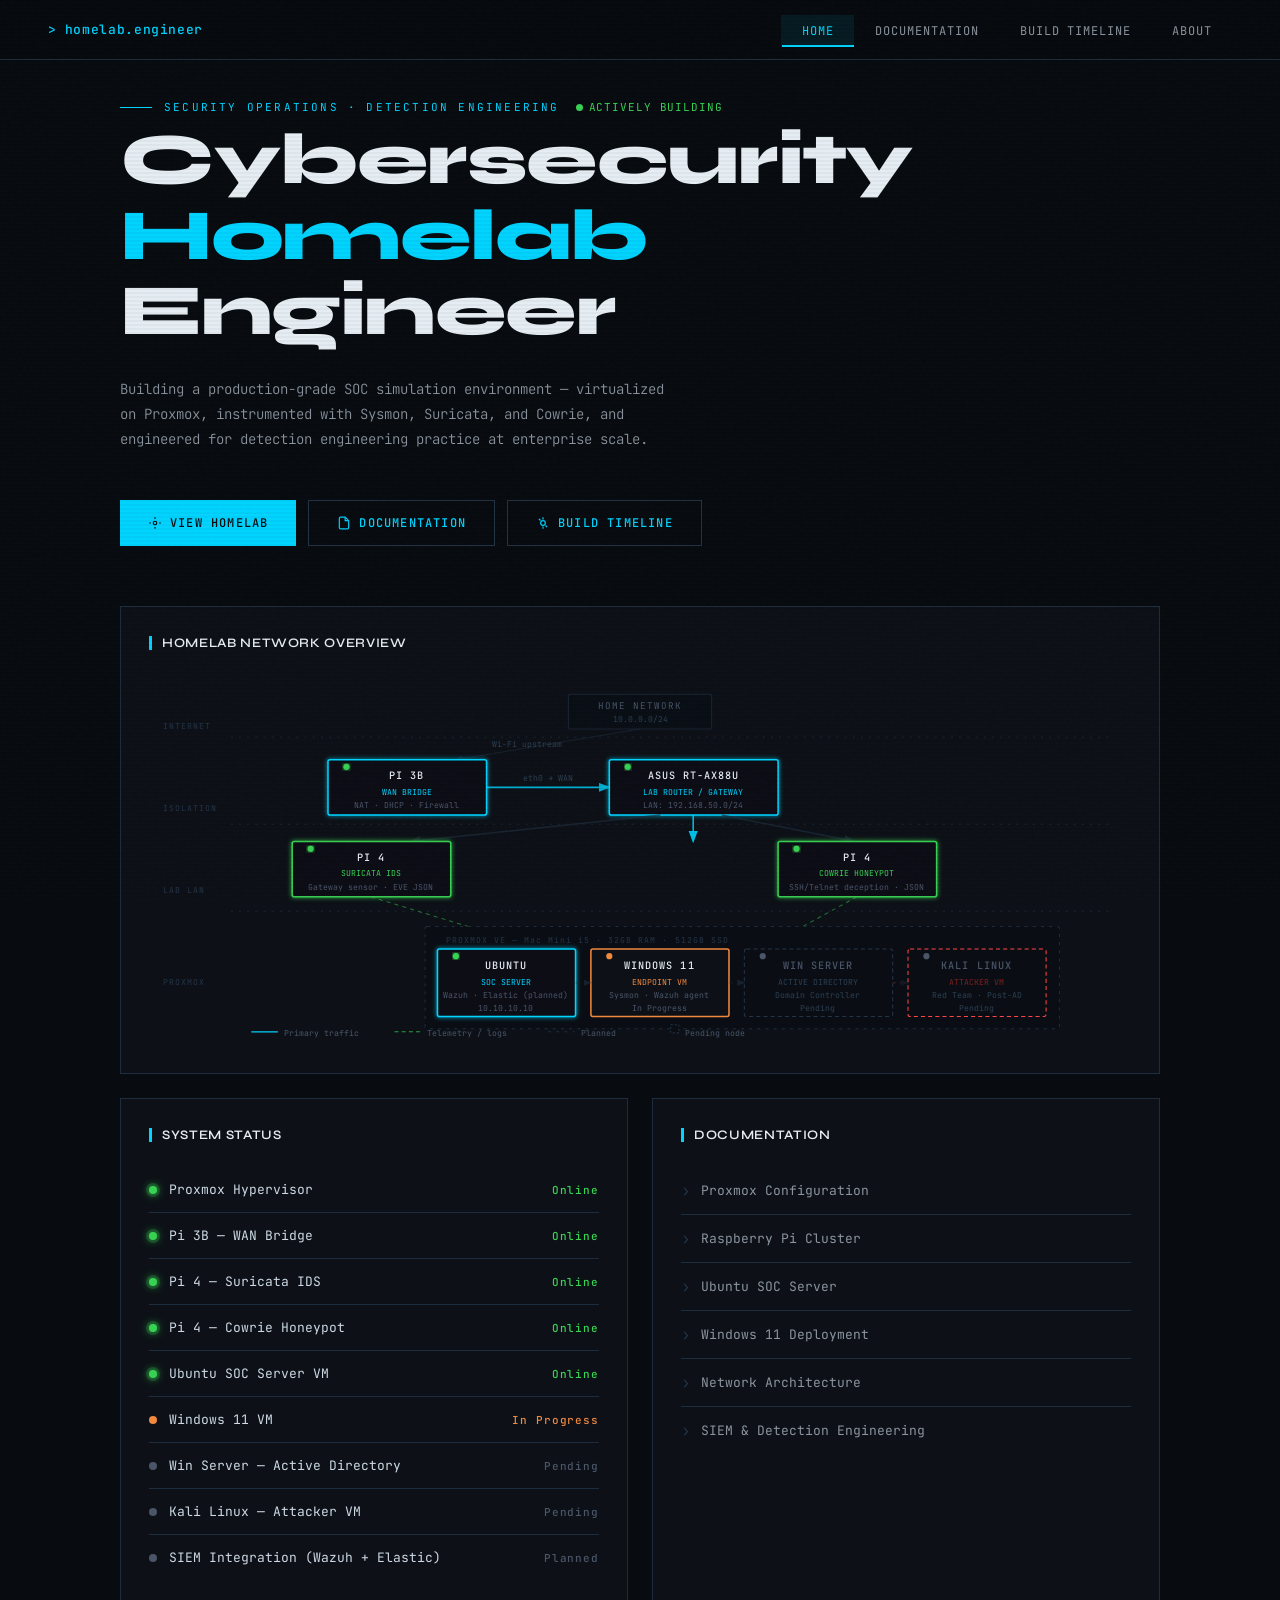
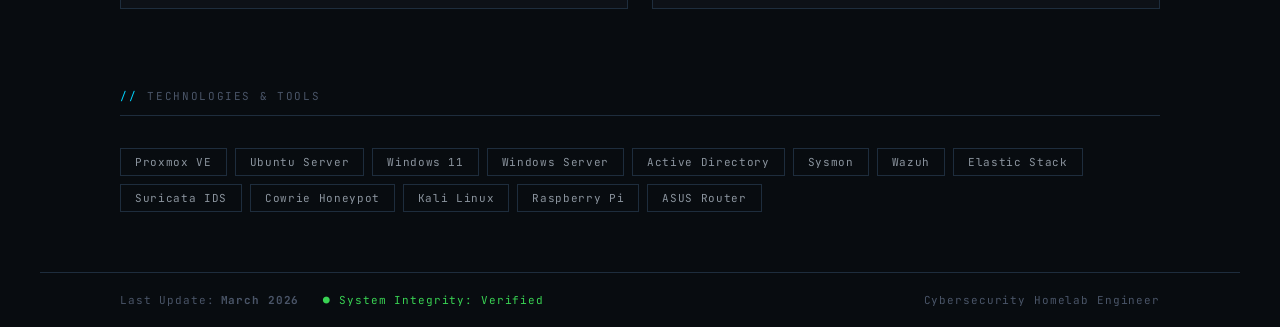
==== index.html @ c866ec1d "Add files via upload" ====
<!DOCTYPE html>
<html lang="en">
<head>
<meta charset="UTF-8">
<meta name="viewport" content="width=device-width, initial-scale=1.0">
<title>Home | Cybersecurity Homelab</title>
<link rel="preconnect" href="https://fonts.googleapis.com">
<link href="https://fonts.googleapis.com/css2?family=JetBrains+Mono:wght@300;400;500;700&family=Syne:wght@400;600;700;800&display=swap" rel="stylesheet">
<link rel="stylesheet" href="style.css">
</head>
<body>

<!-- NAV -->
<nav>
  <div class="nav-logo">homelab.engineer</div>
  <ul class="nav-links">
    <li><a href="index.html" class="active">Home</a></li>
    <li><a href="documentation.html">Documentation</a></li>
    <li><a href="timeline.html">Build Timeline</a></li>
    <li><a href="about.html">About</a></li>
  </ul>
</nav>

<main>

  <div class="hero">
    <div style="display:flex; align-items:center; gap:16px; margin-bottom:8px; flex-wrap:wrap;">
      <div class="hero-tag" style="margin-bottom:0">Security Operations · Detection Engineering</div>
      <div style="display:flex; align-items:center; gap:6px; font-family:var(--font-mono); font-size:11px; color:var(--green); letter-spacing:0.08em;">
        <span style="width:7px; height:7px; border-radius:50%; background:var(--green); display:inline-block; animation:pulse 2s ease-in-out infinite;"></span>
        ACTIVELY BUILDING
      </div>
    </div>
    <h1>Cybersecurity<br><span>Homelab</span> Engineer</h1>
    <p class="hero-sub">
      Building a production-grade SOC simulation environment — virtualized on Proxmox, instrumented with Sysmon, Suricata, and Cowrie, and engineered for detection engineering practice at enterprise scale.
    </p>
    <div class="hero-btns">
      <a href="#network-section" class="btn btn-primary">
        <svg width="14" height="14" viewBox="0 0 24 24" fill="none" stroke="currentColor" stroke-width="2"><circle cx="12" cy="12" r="3"/><path d="M2 12h3M19 12h3M12 2v3M12 19v3"/></svg>
        View Homelab
      </a>
      <a href="#" class="btn btn-outline">
        <svg width="14" height="14" viewBox="0 0 24 24" fill="none" stroke="currentColor" stroke-width="2"><path d="M14 2H6a2 2 0 0 0-2 2v16a2 2 0 0 0 2 2h12a2 2 0 0 0 2-2V8z"/><polyline points="14 2 14 8 20 8"/></svg>
        Documentation
      </a>
      <a href="#" class="btn btn-outline">
        <svg width="14" height="14" viewBox="0 0 24 24" fill="none" stroke="currentColor" stroke-width="2"><line x1="12" y1="2" x2="12" y2="6"/><line x1="12" y1="18" x2="12" y2="22"/><circle cx="12" cy="12" r="4"/><line x1="4.93" y1="4.93" x2="7.76" y2="7.76"/><line x1="16.24" y1="16.24" x2="19.07" y2="19.07"/></svg>
        Build Timeline
      </a>
    </div>
  </div>

  <!-- NETWORK DIAGRAM -->
  <div class="home-grid" id="network-section">
    <div class="card card-full">
      <div class="card-title">Homelab Network Overview</div>
      <div class="network-diagram" style="height:370px">
        <svg class="net-svg" viewBox="0 0 960 360" fill="none" xmlns="http://www.w3.org/2000/svg">
          <defs>
            <marker id="arrow" markerWidth="8" markerHeight="8" refX="7" refY="3" orient="auto">
              <path d="M0,0 L0,6 L8,3 z" fill="#1e2d3d"/>
            </marker>
            <marker id="arrow-accent" markerWidth="8" markerHeight="8" refX="7" refY="3" orient="auto">
              <path d="M0,0 L0,6 L8,3 z" fill="#00d4ff"/>
            </marker>
            <marker id="arrow-dim" markerWidth="8" markerHeight="8" refX="7" refY="3" orient="auto">
              <path d="M0,0 L0,6 L8,3 z" fill="#243447"/>
            </marker>
            <filter id="glow">
              <feGaussianBlur stdDeviation="3" result="coloredBlur"/>
              <feMerge><feMergeNode in="coloredBlur"/><feMergeNode in="SourceGraphic"/></feMerge>
            </filter>
            <filter id="glow-sm">
              <feGaussianBlur stdDeviation="2" result="coloredBlur"/>
              <feMerge><feMergeNode in="coloredBlur"/><feMergeNode in="SourceGraphic"/></feMerge>
            </filter>
          </defs>

          <!-- ── LAYER LABELS ── -->
          <text x="14" y="52" font-family="JetBrains Mono,monospace" font-size="8" fill="#243447" letter-spacing="1">INTERNET</text>
          <text x="14" y="132" font-family="JetBrains Mono,monospace" font-size="8" fill="#243447" letter-spacing="1">ISOLATION</text>
          <text x="14" y="212" font-family="JetBrains Mono,monospace" font-size="8" fill="#243447" letter-spacing="1">LAB LAN</text>
          <text x="14" y="302" font-family="JetBrains Mono,monospace" font-size="8" fill="#243447" letter-spacing="1">PROXMOX</text>

          <!-- ── HORIZONTAL DIVIDERS ── -->
          <line x1="80" y1="60" x2="940" y2="60" stroke="#1a2535" stroke-width="1" stroke-dasharray="2,6"/>
          <line x1="80" y1="145" x2="940" y2="145" stroke="#1a2535" stroke-width="1" stroke-dasharray="2,6"/>
          <line x1="80" y1="230" x2="940" y2="230" stroke="#1a2535" stroke-width="1" stroke-dasharray="2,6"/>

          <!-- ══ ROW 1: Internet Cloud ══ -->
          <!-- Internet label box -->
          <rect x="410" y="18" width="140" height="34" rx="2" fill="#0a0f16" stroke="#1a2535" stroke-width="1"/>
          <text x="480" y="32" font-family="JetBrains Mono,monospace" font-size="9" fill="#4a5568" text-anchor="middle" letter-spacing="1">HOME NETWORK</text>
          <text x="480" y="45" font-family="JetBrains Mono,monospace" font-size="8" fill="#2d3f52" text-anchor="middle">10.0.0.0/24</text>

          <!-- Internet → Pi3B -->
          <line x1="480" y1="52" x2="300" y2="82" stroke="#1e2d3d" stroke-width="1" marker-end="url(#arrow)" opacity="0.6"/>
          <text x="370" y="70" font-family="JetBrains Mono,monospace" font-size="8" fill="#2d3f52" text-anchor="middle">Wi-Fi upstream</text>

          <!-- ══ ROW 2: Pi 3B (WAN Bridge) ══ -->
          <!-- Pi 3B node — LEFT, accent colored as it's the entry point -->
          <rect x="175" y="82" width="155" height="54" rx="2" fill="#0d1117" stroke="#00d4ff" stroke-width="1.5" filter="url(#glow-sm)"/>
          <text x="252" y="101" font-family="JetBrains Mono,monospace" font-size="10" fill="#e6edf3" font-weight="500" text-anchor="middle" letter-spacing="1">PI 3B</text>
          <text x="252" y="116" font-family="JetBrains Mono,monospace" font-size="8" fill="#00d4ff" text-anchor="middle">WAN BRIDGE</text>
          <text x="252" y="129" font-family="JetBrains Mono,monospace" font-size="8" fill="#4a5568" text-anchor="middle">NAT · DHCP · Firewall</text>
          <circle cx="193" cy="89" r="3" fill="#39d353" filter="url(#glow-sm)"/>

          <!-- Pi3B → ASUS -->
          <line x1="330" y1="109" x2="450" y2="109" stroke="#00d4ff" stroke-width="1.5" marker-end="url(#arrow-accent)" opacity="0.8"/>
          <text x="390" y="103" font-family="JetBrains Mono,monospace" font-size="8" fill="#2d3f52" text-anchor="middle">eth0 → WAN</text>

          <!-- ASUS Router node — CENTER -->
          <rect x="450" y="82" width="165" height="54" rx="2" fill="#0d1117" stroke="#00d4ff" stroke-width="1.5" filter="url(#glow-sm)"/>
          <text x="532" y="101" font-family="JetBrains Mono,monospace" font-size="10" fill="#e6edf3" font-weight="500" text-anchor="middle" letter-spacing="1">ASUS RT-AX88U</text>
          <text x="532" y="116" font-family="JetBrains Mono,monospace" font-size="8" fill="#00d4ff" text-anchor="middle">LAB ROUTER / GATEWAY</text>
          <text x="532" y="129" font-family="JetBrains Mono,monospace" font-size="8" fill="#4a5568" text-anchor="middle">LAN: 192.168.50.0/24</text>
          <circle cx="468" cy="89" r="3" fill="#39d353" filter="url(#glow-sm)"/>

          <!-- ══ ROW 3: Pi 4 Suricata + Pi 4 Honeypot ══ -->

          <!-- ASUS → Pi4 Suricata -->
          <line x1="500" y1="136" x2="255" y2="162" stroke="#1e2d3d" stroke-width="1.5" marker-end="url(#arrow)" opacity="0.7"/>

          <!-- ASUS → Pi4 Honeypot -->
          <line x1="560" y1="136" x2="690" y2="162" stroke="#1e2d3d" stroke-width="1.5" marker-end="url(#arrow)" opacity="0.7"/>

          <!-- ASUS → Proxmox (straight down) -->
          <line x1="532" y1="136" x2="532" y2="162" stroke="#00d4ff" stroke-width="1.5" marker-end="url(#arrow-accent)" opacity="0.9"/>

          <!-- Pi 4 Suricata -->
          <rect x="140" y="162" width="155" height="54" rx="2" fill="#0d1117" stroke="#39d353" stroke-width="1.5" filter="url(#glow-sm)"/>
          <text x="217" y="181" font-family="JetBrains Mono,monospace" font-size="10" fill="#e6edf3" font-weight="500" text-anchor="middle" letter-spacing="1">PI 4</text>
          <text x="217" y="196" font-family="JetBrains Mono,monospace" font-size="8" fill="#39d353" text-anchor="middle">SURICATA IDS</text>
          <text x="217" y="209" font-family="JetBrains Mono,monospace" font-size="8" fill="#4a5568" text-anchor="middle">Gateway sensor · EVE JSON</text>
          <circle cx="158" cy="169" r="3" fill="#39d353" filter="url(#glow-sm)"/>

          <!-- Pi 4 Honeypot -->
          <rect x="615" y="162" width="155" height="54" rx="2" fill="#0d1117" stroke="#39d353" stroke-width="1.5" filter="url(#glow-sm)"/>
          <text x="692" y="181" font-family="JetBrains Mono,monospace" font-size="10" fill="#e6edf3" font-weight="500" text-anchor="middle" letter-spacing="1">PI 4</text>
          <text x="692" y="196" font-family="JetBrains Mono,monospace" font-size="8" fill="#39d353" text-anchor="middle">COWRIE HONEYPOT</text>
          <text x="692" y="209" font-family="JetBrains Mono,monospace" font-size="8" fill="#4a5568" text-anchor="middle">SSH/Telnet deception · JSON</text>
          <circle cx="633" cy="169" r="3" fill="#39d353" filter="url(#glow-sm)"/>

          <!-- ══ ROW 4: Proxmox + VMs ══ -->

          <!-- Suricata → Ubuntu (telemetry dashed) -->
          <line x1="217" y1="216" x2="400" y2="272" stroke="#39d353" stroke-width="1" stroke-dasharray="4,4" opacity="0.5" marker-end="url(#arrow-dim)"/>

          <!-- Honeypot → Ubuntu (telemetry dashed) -->
          <line x1="692" y1="216" x2="590" y2="272" stroke="#39d353" stroke-width="1" stroke-dasharray="4,4" opacity="0.5" marker-end="url(#arrow-dim)"/>

          <!-- Proxmox host box (background) — wider to fit Kali -->
          <rect x="270" y="245" width="620" height="100" rx="2" fill="#0a0e14" stroke="#1e2d3d" stroke-width="1" stroke-dasharray="3,5"/>
          <text x="290" y="261" font-family="JetBrains Mono,monospace" font-size="8" fill="#243447" letter-spacing="1">PROXMOX VE — Mac Mini i5 · 32GB RAM · 512GB SSD</text>

          <!-- Ubuntu SOC VM -->
          <rect x="282" y="267" width="135" height="66" rx="2" fill="#0d1117" stroke="#00d4ff" stroke-width="1.5" filter="url(#glow-sm)"/>
          <text x="349" y="287" font-family="JetBrains Mono,monospace" font-size="10" fill="#e6edf3" font-weight="500" text-anchor="middle" letter-spacing="1">UBUNTU</text>
          <text x="349" y="302" font-family="JetBrains Mono,monospace" font-size="8" fill="#00d4ff" text-anchor="middle">SOC SERVER</text>
          <text x="349" y="315" font-family="JetBrains Mono,monospace" font-size="8" fill="#4a5568" text-anchor="middle">Wazuh · Elastic (planned)</text>
          <text x="349" y="328" font-family="JetBrains Mono,monospace" font-size="8" fill="#4a5568" text-anchor="middle">10.10.10.10</text>
          <circle cx="300" cy="274" r="3" fill="#39d353" filter="url(#glow-sm)"/>

          <!-- Windows 11 VM -->
          <rect x="432" y="267" width="135" height="66" rx="2" fill="#0d1117" stroke="#f0883e" stroke-width="1.5"/>
          <text x="499" y="287" font-family="JetBrains Mono,monospace" font-size="10" fill="#e6edf3" font-weight="500" text-anchor="middle" letter-spacing="1">WINDOWS 11</text>
          <text x="499" y="302" font-family="JetBrains Mono,monospace" font-size="8" fill="#f0883e" text-anchor="middle">ENDPOINT VM</text>
          <text x="499" y="315" font-family="JetBrains Mono,monospace" font-size="8" fill="#4a5568" text-anchor="middle">Sysmon · Wazuh agent</text>
          <text x="499" y="328" font-family="JetBrains Mono,monospace" font-size="8" fill="#4a5568" text-anchor="middle">In Progress</text>
          <circle cx="450" cy="274" r="3" fill="#f0883e"/>

          <!-- Win Server AD (pending) — inside Proxmox box -->
          <rect x="582" y="267" width="145" height="66" rx="2" fill="#0a0e14" stroke="#243447" stroke-width="1" stroke-dasharray="4,3"/>
          <text x="654" y="287" font-family="JetBrains Mono,monospace" font-size="10" fill="#4a5568" font-weight="500" text-anchor="middle" letter-spacing="1">WIN SERVER</text>
          <text x="654" y="302" font-family="JetBrains Mono,monospace" font-size="8" fill="#2d3f52" text-anchor="middle">ACTIVE DIRECTORY</text>
          <text x="654" y="315" font-family="JetBrains Mono,monospace" font-size="8" fill="#2d3f52" text-anchor="middle">Domain Controller</text>
          <text x="654" y="328" font-family="JetBrains Mono,monospace" font-size="8" fill="#2d3f52" text-anchor="middle">Pending</text>
          <circle cx="600" cy="274" r="3" fill="#4a5568"/>

          <!-- Kali Linux VM (pending) — inside Proxmox box -->
          <rect x="742" y="267" width="135" height="66" rx="2" fill="#0a0e14" stroke="#ff4444" stroke-width="1" stroke-dasharray="4,3"/>
          <text x="809" y="287" font-family="JetBrains Mono,monospace" font-size="10" fill="#4a5568" font-weight="500" text-anchor="middle" letter-spacing="1">KALI LINUX</text>
          <text x="809" y="302" font-family="JetBrains Mono,monospace" font-size="8" fill="#7a2020" text-anchor="middle">ATTACKER VM</text>
          <text x="809" y="315" font-family="JetBrains Mono,monospace" font-size="8" fill="#2d3f52" text-anchor="middle">Red Team · Post-AD</text>
          <text x="809" y="328" font-family="JetBrains Mono,monospace" font-size="8" fill="#2d3f52" text-anchor="middle">Pending</text>
          <circle cx="760" cy="274" r="3" fill="#4a5568"/>
          <!-- Win Server ↔ Kali (planned attack path) -->
          <line x1="727" y1="300" x2="742" y2="300" stroke="#ff4444" stroke-width="1" stroke-dasharray="3,4" opacity="0.3" marker-end="url(#arrow-dim)"/>

          <!-- Ubuntu ↔ Win11 telemetry -->
          <line x1="417" y1="300" x2="432" y2="300" stroke="#1e2d3d" stroke-width="1" stroke-dasharray="4,4" opacity="0.5" marker-end="url(#arrow-dim)"/>
          <!-- Win11 ↔ Win Server telemetry -->
          <line x1="567" y1="300" x2="582" y2="300" stroke="#1e2d3d" stroke-width="1" stroke-dasharray="4,4" opacity="0.5" marker-end="url(#arrow-dim)"/>
          <!-- ── LEGEND ── -->
          <line x1="100" y1="348" x2="126" y2="348" stroke="#00d4ff" stroke-width="1.5" opacity="0.8"/>
          <text x="132" y="352" font-family="JetBrains Mono,monospace" font-size="8" fill="#4a5568">Primary traffic</text>
          <line x1="240" y1="348" x2="266" y2="348" stroke="#39d353" stroke-width="1" stroke-dasharray="4,3" opacity="0.7"/>
          <text x="272" y="352" font-family="JetBrains Mono,monospace" font-size="8" fill="#4a5568">Telemetry / logs</text>
          <line x1="390" y1="348" x2="416" y2="348" stroke="#1e2d3d" stroke-width="1" stroke-dasharray="3,5"/>
          <text x="422" y="352" font-family="JetBrains Mono,monospace" font-size="8" fill="#4a5568">Planned</text>
          <rect x="510" y="341" width="8" height="8" fill="#0a0e14" stroke="#243447" stroke-width="1" stroke-dasharray="2,2"/>
          <text x="524" y="352" font-family="JetBrains Mono,monospace" font-size="8" fill="#4a5568">Pending node</text>
        </svg>
      </div>
    </div>

    <!-- SYSTEM STATUS -->
    <div class="card">
      <div class="card-title">System Status</div>
      <ul class="status-list">
        <li class="status-item">
          <span class="dot dot-green"></span>
          <span class="status-label">Proxmox Hypervisor</span>
          <span class="status-val online">Online</span>
        </li>
        <li class="status-item">
          <span class="dot dot-green"></span>
          <span class="status-label">Pi 3B — WAN Bridge</span>
          <span class="status-val online">Online</span>
        </li>
        <li class="status-item">
          <span class="dot dot-green"></span>
          <span class="status-label">Pi 4 — Suricata IDS</span>
          <span class="status-val online">Online</span>
        </li>
        <li class="status-item">
          <span class="dot dot-green"></span>
          <span class="status-label">Pi 4 — Cowrie Honeypot</span>
          <span class="status-val online">Online</span>
        </li>
        <li class="status-item">
          <span class="dot dot-green"></span>
          <span class="status-label">Ubuntu SOC Server VM</span>
          <span class="status-val online">Online</span>
        </li>
        <li class="status-item">
          <span class="dot dot-orange"></span>
          <span class="status-label">Windows 11 VM</span>
          <span class="status-val inprogress">In Progress</span>
        </li>
        <li class="status-item">
          <span class="dot dot-gray"></span>
          <span class="status-label">Win Server — Active Directory</span>
          <span class="status-val planned">Pending</span>
        </li>
        <li class="status-item">
          <span class="dot dot-gray"></span>
          <span class="status-label">Kali Linux — Attacker VM</span>
          <span class="status-val planned">Pending</span>
        </li>
        <li class="status-item">
          <span class="dot dot-gray"></span>
          <span class="status-label">SIEM Integration (Wazuh + Elastic)</span>
          <span class="status-val planned">Planned</span>
        </li>
      </ul>
    </div>

    <!-- DOCUMENTATION LINKS -->
    <div class="card">
      <div class="card-title">Documentation</div>
      <ul class="doc-links">
        <li class="doc-link-item"><a href="documentation.html#proxmox">Proxmox Configuration</a></li>
        <li class="doc-link-item"><a href="documentation.html#raspi">Raspberry Pi Cluster</a></li>
        <li class="doc-link-item"><a href="documentation.html#ubuntu">Ubuntu SOC Server</a></li>
        <li class="doc-link-item"><a href="documentation.html#windows">Windows 11 Deployment</a></li>
        <li class="doc-link-item"><a href="documentation.html#network">Network Architecture</a></li>
        <li class="doc-link-item"><a href="documentation.html#siem">SIEM &amp; Detection Engineering</a></li>
      </ul>
    </div>
  </div>

  <!-- TOOLS STRIP -->
  <div class="tools-strip">
    <div class="section-label">Technologies &amp; Tools</div>
    <div class="tools-grid">
      <span class="tool-chip">Proxmox VE</span>
      <span class="tool-chip">Ubuntu Server</span>
      <span class="tool-chip">Windows 11</span>
      <span class="tool-chip">Windows Server</span>
      <span class="tool-chip">Active Directory</span>
      <span class="tool-chip">Sysmon</span>
      <span class="tool-chip">Wazuh</span>
      <span class="tool-chip">Elastic Stack</span>
      <span class="tool-chip">Suricata IDS</span>
      <span class="tool-chip">Cowrie Honeypot</span>
      <span class="tool-chip">Kali Linux</span>
      <span class="tool-chip">Raspberry Pi</span>
      <span class="tool-chip">ASUS Router</span>
    </div>
  </div>

  <div class="footer-bar">
    <span>Last Update: <strong>March 2026</strong></span>
    <span class="verified">● System Integrity: Verified</span>
    <span style="margin-left:auto; color: var(--text3)">Cybersecurity Homelab Engineer</span>
  </div>
</main>

</body>
</html>
---- style.css ----
/*
 * ============================================================
 *  Cybersecurity Homelab Portfolio — Main Stylesheet
 * ============================================================
 *  Shared across: index.html, documentation.html,
 *                 timeline.html, about.html
 *
 *  Fonts:   JetBrains Mono (mono) + Syne (display)
 *  Accent:  #00d4ff  (cyan)
 *  BG:      #080c10  (near-black)
 *
 *  TABLE OF CONTENTS
 *  -----------------
 *  01  CSS Custom Properties (design tokens)
 *  02  Reset & Base styles
 *  03  Scanline overlay  (body::before)
 *  04  Noise texture     (body::after)
 *  05  Navigation bar
 *  06  Page layout / main wrapper
 *  07  Hero section
 *  08  Buttons (.btn, .btn-primary, .btn-outline)
 *  09  Section labels
 *  10  Home grid & Cards
 *  11  Network diagram SVG container
 *  12  System Status list (.status-list, .dot)
 *  13  Documentation quick-links (.doc-links)
 *  14  Footer bar
 *  15  Documentation layout (sidebar + content)
 *  16  Doc page header (breadcrumb, title, meta)
 *  17  Doc sections & headings
 *  18  Code blocks (.code-block)
 *  19  Info boxes (.info-box)
 *  20  Spec tables (.spec-table)
 *  21  Status tags (.tag)
 *  22  Timeline (.timeline, .tl-item, .tl-dot)
 *  23  Tools strip (.tools-strip, .tool-chip)
 *  24  Animations (@keyframes)
 *  25  Responsive — max-width: 900px
 * ============================================================
 */

:root {
    --bg: #080c10;
    --bg2: #0d1117;
    --bg3: #111820;
    --border: #1e2d3d;
    --border2: #243447;
    --accent: #00d4ff;
    --accent2: #0098b8;
    --accent-dim: rgba(0,212,255,0.08);
    --accent-glow: rgba(0,212,255,0.15);
    --green: #39d353;
    --orange: #f0883e;
    --gray: #4a5568;
    --text: #cdd9e5;
    --text2: #8b949e;
    --text3: #4a5568;
    --white: #e6edf3;
    --red: #ff4444;
    --font-mono: 'JetBrains Mono', monospace;
    --font-display: 'Syne', sans-serif;
  }

  * { margin: 0; padding: 0; box-sizing: border-box; }

  html { scroll-behavior: smooth; }

  body {
    background: var(--bg);
    color: var(--text);
    font-family: var(--font-mono);
    overflow-x: hidden;
    cursor: default;
  }

  /* SCANLINE OVERLAY */
  body::before {
    content: '';
    position: fixed;
    inset: 0;
    background: repeating-linear-gradient(
      0deg,
      transparent,
      transparent 2px,
      rgba(0,0,0,0.03) 2px,
      rgba(0,0,0,0.03) 4px
    );
    pointer-events: none;
    z-index: 9999;
  }

  /* NOISE TEXTURE */
  body::after {
    content: '';
    position: fixed;
    inset: 0;
    background-image: url("data:image/svg+xml,%3Csvg viewBox='0 0 256 256' xmlns='http://www.w3.org/2000/svg'%3E%3Cfilter id='noise'%3E%3CfeTurbulence type='fractalNoise' baseFrequency='0.9' numOctaves='4' stitchTiles='stitch'/%3E%3C/filter%3E%3Crect width='100%25' height='100%25' filter='url(%23noise)' opacity='0.03'/%3E%3C/svg%3E");
    pointer-events: none;
    z-index: 9998;
    opacity: 0.4;
  }

  /* ─── NAV ─── */
  nav {
    position: fixed;
    top: 0; left: 0; right: 0;
    z-index: 1000;
    padding: 0 48px;
    height: 60px;
    display: flex;
    align-items: center;
    justify-content: space-between;
    background: rgba(8,12,16,0.92);
    backdrop-filter: blur(12px);
    border-bottom: 1px solid var(--border);
  }

  .nav-logo {
    font-family: var(--font-mono);
    font-size: 13px;
    font-weight: 500;
    color: var(--accent);
    letter-spacing: 0.05em;
    display: flex;
    align-items: center;
    gap: 8px;
  }

  .nav-logo::before {
    content: '>';
    color: var(--accent);
    animation: blink 1.2s step-end infinite;
  }

  @keyframes blink { 50% { opacity: 0; } }

  .nav-links {
    display: flex;
    gap: 0;
    list-style: none;
  }

  .nav-links a {
    font-family: var(--font-mono);
    font-size: 12px;
    font-weight: 400;
    color: var(--text2);
    text-decoration: none;
    padding: 8px 20px;
    letter-spacing: 0.08em;
    text-transform: uppercase;
    transition: color 0.2s, background 0.2s;
    border-left: 1px solid transparent;
    position: relative;
  }

  .nav-links a:hover, .nav-links a.active {
    color: var(--accent);
    background: var(--accent-dim);
  }

  .nav-links a.active::after {
    content: '';
    position: absolute;
    bottom: 0; left: 0; right: 0;
    height: 2px;
    background: var(--accent);
  }

  /* ─── SECTIONS ─── */
  .page { display: none; padding-top: 60px; min-height: 100vh; }
  .page.active { display: block; }

  /* ─── HOME ─── */
  .hero {
    padding: 100px 80px 60px;
    display: grid;
    grid-template-rows: auto;
    gap: 0;
    max-width: 1200px;
    margin: 0 auto;
  }

  .hero-tag {
    font-size: 11px;
    color: var(--accent);
    letter-spacing: 0.2em;
    text-transform: uppercase;
    margin-bottom: 24px;
    display: flex;
    align-items: center;
    gap: 12px;
  }

  .hero-tag::before {
    content: '';
    width: 32px;
    height: 1px;
    background: var(--accent);
  }

  .hero h1 {
    font-family: var(--font-display);
    font-size: clamp(42px, 6vw, 72px);
    font-weight: 800;
    color: var(--white);
    line-height: 1.05;
    letter-spacing: -0.02em;
    margin-bottom: 28px;
  }

  .hero h1 span {
    color: var(--accent);
    position: relative;
  }

  .hero-sub {
    font-size: 14px;
    color: var(--text2);
    line-height: 1.8;
    max-width: 560px;
    margin-bottom: 48px;
    font-weight: 300;
  }

  .hero-btns {
    display: flex;
    gap: 12px;
    flex-wrap: wrap;
  }

  .btn {
    font-family: var(--font-mono);
    font-size: 12px;
    font-weight: 500;
    letter-spacing: 0.1em;
    text-transform: uppercase;
    padding: 14px 28px;
    border: none;
    cursor: pointer;
    text-decoration: none;
    transition: all 0.2s;
    display: inline-flex;
    align-items: center;
    gap: 8px;
  }

  .btn-primary {
    background: var(--accent);
    color: var(--bg);
  }
  .btn-primary:hover {
    background: #33ddff;
    box-shadow: 0 0 24px rgba(0,212,255,0.4);
    transform: translateY(-1px);
  }

  .btn-outline {
    background: transparent;
    color: var(--accent);
    border: 1px solid var(--border2);
  }
  .btn-outline:hover {
    border-color: var(--accent);
    background: var(--accent-dim);
    transform: translateY(-1px);
  }

  /* ─── NETWORK DIAGRAM ─── */
  .section-label {
    font-size: 11px;
    color: var(--text3);
    letter-spacing: 0.15em;
    text-transform: uppercase;
    margin-bottom: 32px;
    padding-bottom: 12px;
    border-bottom: 1px solid var(--border);
    display: flex;
    align-items: center;
    gap: 10px;
  }

  .section-label::before {
    content: '//';
    color: var(--accent);
  }

  .home-grid {
    max-width: 1200px;
    margin: 0 auto;
    padding: 0 80px 80px;
    display: grid;
    grid-template-columns: 1fr 1fr;
    gap: 24px;
  }

  .card {
    background: var(--bg2);
    border: 1px solid var(--border);
    padding: 28px;
    position: relative;
    transition: border-color 0.2s;
  }

  .card:hover { border-color: var(--border2); }

  .card-full { grid-column: 1 / -1; }

  .card-title {
    font-family: var(--font-display);
    font-size: 13px;
    font-weight: 600;
    color: var(--white);
    letter-spacing: 0.05em;
    text-transform: uppercase;
    margin-bottom: 24px;
    display: flex;
    align-items: center;
    gap: 10px;
  }

  .card-title::before {
    content: '';
    width: 3px;
    height: 14px;
    background: var(--accent);
    display: block;
  }

  /* NETWORK DIAGRAM SVG */
  .network-diagram {
    width: 100%;
    height: 280px;
    position: relative;
  }

  .net-svg {
    width: 100%;
    height: 100%;
  }

  /* STATUS LIST */
  .status-list { list-style: none; display: flex; flex-direction: column; gap: 0; }

  .status-item {
    display: flex;
    align-items: center;
    gap: 12px;
    padding: 14px 0;
    border-bottom: 1px solid var(--border);
    font-size: 13px;
    color: var(--text);
  }

  .status-item:last-child { border-bottom: none; }

  .dot {
    width: 8px; height: 8px;
    border-radius: 50%;
    flex-shrink: 0;
    position: relative;
  }

  .dot-green { background: var(--green); box-shadow: 0 0 8px var(--green); }
  .dot-green::after {
    content: '';
    position: absolute;
    inset: -3px;
    border-radius: 50%;
    background: rgba(57,211,83,0.2);
    animation: pulse 2s ease-in-out infinite;
  }

  .dot-orange { background: var(--orange); }
  .dot-gray { background: var(--gray); }

  @keyframes pulse { 0%,100% { transform: scale(1); opacity: 1; } 50% { transform: scale(1.5); opacity: 0; } }

  .status-label { flex: 1; }
  .status-val {
    font-size: 11px;
    font-weight: 500;
    letter-spacing: 0.08em;
  }
  .status-val.online { color: var(--green); }
  .status-val.inprogress { color: var(--orange); }
  .status-val.planned { color: var(--gray); }

  /* DOC LINKS */
  .doc-links { list-style: none; display: flex; flex-direction: column; gap: 0; }

  .doc-link-item {
    border-bottom: 1px solid var(--border);
  }
  .doc-link-item:last-child { border-bottom: none; }

  .doc-link-item a {
    display: flex;
    align-items: center;
    gap: 10px;
    padding: 13px 0;
    font-size: 13px;
    color: var(--text2);
    text-decoration: none;
    transition: color 0.15s, padding-left 0.15s;
  }

  .doc-link-item a:hover {
    color: var(--accent);
    padding-left: 6px;
  }

  .doc-link-item a::before {
    content: '›';
    color: var(--border2);
    font-size: 16px;
    transition: color 0.15s;
  }

  .doc-link-item a:hover::before { color: var(--accent); }

  /* FOOTER BAR */
  .footer-bar {
    max-width: 1200px;
    margin: 0 auto;
    padding: 20px 80px;
    display: flex;
    align-items: center;
    gap: 24px;
    border-top: 1px solid var(--border);
    font-size: 11px;
    color: var(--text3);
    letter-spacing: 0.08em;
  }

  .footer-bar span { display: flex; align-items: center; gap: 6px; }
  .footer-bar .verified { color: var(--green); }

  /* ─── DOCUMENTATION ─── */
  .docs-layout {
    max-width: 1200px;
    margin: 0 auto;
    padding: 60px 80px;
    display: grid;
    grid-template-columns: 240px 1fr;
    gap: 40px;
    min-height: calc(100vh - 60px);
  }

  .docs-sidebar {
    position: sticky;
    top: 80px;
    height: fit-content;
  }

  .docs-nav-title {
    font-size: 10px;
    color: var(--text3);
    letter-spacing: 0.15em;
    text-transform: uppercase;
    margin-bottom: 12px;
    padding-bottom: 8px;
    border-bottom: 1px solid var(--border);
  }

  .docs-nav { list-style: none; display: flex; flex-direction: column; gap: 2px; }

  .docs-nav li a {
    font-size: 12px;
    color: var(--text2);
    text-decoration: none;
    padding: 8px 12px;
    display: block;
    border-left: 2px solid transparent;
    transition: all 0.15s;
    letter-spacing: 0.02em;
  }

  .docs-nav li a:hover, .docs-nav li a.active {
    color: var(--accent);
    border-left-color: var(--accent);
    background: var(--accent-dim);
  }

  .doc-content { min-width: 0; }

  .doc-page { display: none; }
  .doc-page.active { display: block; animation: fadeIn 0.3s ease; }

  @keyframes fadeIn { from { opacity: 0; transform: translateY(8px); } to { opacity: 1; transform: translateY(0); } }

  .doc-header {
    margin-bottom: 40px;
    padding-bottom: 24px;
    border-bottom: 1px solid var(--border);
  }

  .doc-breadcrumb {
    font-size: 11px;
    color: var(--text3);
    letter-spacing: 0.1em;
    text-transform: uppercase;
    margin-bottom: 12px;
  }

  .doc-title {
    font-family: var(--font-display);
    font-size: 32px;
    font-weight: 700;
    color: var(--white);
    letter-spacing: -0.01em;
    margin-bottom: 12px;
  }

  .doc-meta {
    font-size: 11px;
    color: var(--text3);
    display: flex;
    gap: 20px;
    flex-wrap: wrap;
  }

  .doc-meta span { display: flex; align-items: center; gap: 6px; }

  .doc-section {
    margin-bottom: 40px;
  }

  .doc-section h3 {
    font-family: var(--font-display);
    font-size: 16px;
    font-weight: 600;
    color: var(--white);
    margin-bottom: 14px;
    display: flex;
    align-items: center;
    gap: 10px;
  }

  .doc-section h3::before {
    content: '';
    width: 3px;
    height: 16px;
    background: var(--accent);
    display: block;
  }

  .doc-section p {
    font-size: 13px;
    color: var(--text2);
    line-height: 1.8;
    margin-bottom: 14px;
    font-weight: 300;
  }

  .code-block {
    background: var(--bg);
    border: 1px solid var(--border);
    border-left: 3px solid var(--accent);
    padding: 20px 24px;
    font-family: var(--font-mono);
    font-size: 12px;
    color: var(--text);
    line-height: 1.7;
    overflow-x: auto;
    margin: 16px 0;
    position: relative;
  }

  .code-block .comment { color: var(--text3); }
  .code-block .cmd { color: var(--accent); }
  .code-block .val { color: var(--green); }
  .code-block .key { color: var(--orange); }

  .code-label {
    position: absolute;
    top: 8px;
    right: 12px;
    font-size: 10px;
    color: var(--text3);
    letter-spacing: 0.1em;
    text-transform: uppercase;
  }

  .info-box {
    background: var(--accent-dim);
    border: 1px solid rgba(0,212,255,0.2);
    padding: 16px 20px;
    margin: 16px 0;
    font-size: 12px;
    color: var(--text2);
    line-height: 1.7;
    display: flex;
    gap: 12px;
  }

  .info-box::before { content: 'ℹ'; color: var(--accent); font-size: 14px; flex-shrink: 0; }

  .spec-table {
    width: 100%;
    border-collapse: collapse;
    font-size: 12px;
    margin: 16px 0;
  }

  .spec-table th {
    text-align: left;
    padding: 10px 14px;
    font-size: 10px;
    letter-spacing: 0.1em;
    text-transform: uppercase;
    color: var(--text3);
    border-bottom: 1px solid var(--border);
    font-weight: 500;
  }

  .spec-table td {
    padding: 11px 14px;
    color: var(--text2);
    border-bottom: 1px solid var(--border);
  }

  .spec-table td:first-child { color: var(--text); font-weight: 500; }
  .spec-table tr:last-child td { border-bottom: none; }

  .tag {
    display: inline-block;
    font-size: 10px;
    padding: 3px 8px;
    letter-spacing: 0.08em;
    text-transform: uppercase;
    font-weight: 500;
  }
  .tag-green { background: rgba(57,211,83,0.12); color: var(--green); }
  .tag-orange { background: rgba(240,136,62,0.12); color: var(--orange); }
  .tag-gray { background: rgba(74,85,104,0.3); color: var(--gray); }
  .tag-blue { background: var(--accent-dim); color: var(--accent); }

  /* ─── TIMELINE ─── */
  .timeline-wrap {
    max-width: 900px;
    margin: 0 auto;
    padding: 60px 80px;
  }

  .timeline-header {
    margin-bottom: 60px;
  }

  .timeline-header h2 {
    font-family: var(--font-display);
    font-size: 40px;
    font-weight: 800;
    color: var(--white);
    letter-spacing: -0.02em;
    margin-bottom: 12px;
  }

  .timeline-header p {
    font-size: 13px;
    color: var(--text2);
    font-weight: 300;
  }

  .timeline {
    position: relative;
    padding-left: 40px;
  }

  .timeline::before {
    content: '';
    position: absolute;
    left: 0;
    top: 8px;
    bottom: 0;
    width: 1px;
    background: linear-gradient(to bottom, var(--accent), var(--border) 70%, transparent);
  }

  .tl-item {
    position: relative;
    padding-bottom: 48px;
    animation: fadeIn 0.4s ease both;
  }

  .tl-dot {
    position: absolute;
    left: -46px;
    top: 4px;
    width: 12px;
    height: 12px;
    border-radius: 50%;
    border: 2px solid var(--bg);
    z-index: 1;
  }

  .tl-dot-green { background: var(--green); box-shadow: 0 0 10px var(--green); }
  .tl-dot-orange { background: var(--orange); box-shadow: 0 0 8px var(--orange); }
  .tl-dot-gray { background: var(--gray); }

  .tl-date {
    font-size: 11px;
    color: var(--text3);
    letter-spacing: 0.1em;
    text-transform: uppercase;
    margin-bottom: 6px;
  }

  .tl-title {
    font-family: var(--font-display);
    font-size: 18px;
    font-weight: 700;
    color: var(--white);
    margin-bottom: 8px;
    letter-spacing: -0.01em;
  }

  .tl-why {
    font-size: 13px;
    color: var(--text2);
    line-height: 1.7;
    margin-bottom: 12px;
    font-weight: 300;
    max-width: 600px;
  }

  .tl-status { display: inline-block; }

  /* ─── CONTACT ─── */
  .contact-wrap {
    max-width: 700px;
    margin: 0 auto;
    padding: 80px 80px;
  }

  .contact-header {
    margin-bottom: 48px;
  }

  .contact-header h2 {
    font-family: var(--font-display);
    font-size: 40px;
    font-weight: 800;
    color: var(--white);
    letter-spacing: -0.02em;
    margin-bottom: 12px;
  }

  .contact-header p {
    font-size: 13px;
    color: var(--text2);
    line-height: 1.7;
    font-weight: 300;
  }

  .contact-form { display: flex; flex-direction: column; gap: 20px; }

  .form-group { display: flex; flex-direction: column; gap: 8px; }

  .form-label {
    font-size: 11px;
    color: var(--text3);
    letter-spacing: 0.12em;
    text-transform: uppercase;
  }

  .form-input, .form-textarea {
    background: var(--bg2);
    border: 1px solid var(--border);
    color: var(--text);
    font-family: var(--font-mono);
    font-size: 13px;
    padding: 14px 16px;
    outline: none;
    transition: border-color 0.2s, box-shadow 0.2s;
    resize: none;
    width: 100%;
  }

  .form-input:focus, .form-textarea:focus {
    border-color: var(--accent);
    box-shadow: 0 0 0 3px var(--accent-glow);
  }

  .form-textarea { height: 140px; }

  .contact-note {
    font-size: 12px;
    color: var(--text3);
    line-height: 1.7;
    padding: 16px 20px;
    border: 1px solid var(--border);
    border-left: 3px solid var(--accent);
    margin-top: 8px;
  }

  /* ─── TOOLS STRIP ─── */
  .tools-strip {
    max-width: 1200px;
    margin: 0 auto;
    padding: 0 80px 60px;
  }

  .tools-grid {
    display: flex;
    flex-wrap: wrap;
    gap: 8px;
    margin-top: 16px;
  }

  .tool-chip {
    font-size: 11px;
    padding: 6px 14px;
    border: 1px solid var(--border);
    color: var(--text2);
    letter-spacing: 0.06em;
    transition: all 0.15s;
    font-weight: 400;
  }

  .tool-chip:hover {
    border-color: var(--accent);
    color: var(--accent);
    background: var(--accent-dim);
  }

  /* ─── RESPONSIVE ─── */
  @media (max-width: 900px) {
    nav { padding: 0 24px; }
    .hero { padding: 60px 24px 40px; }
    .home-grid { padding: 0 24px 60px; grid-template-columns: 1fr; }
    .card-full { grid-column: 1; }
    .docs-layout { padding: 40px 24px; grid-template-columns: 1fr; }
    .docs-sidebar { display: none; }
    .timeline-wrap { padding: 40px 24px; }
    .contact-wrap { padding: 60px 24px; }
    .tools-strip { padding: 0 24px 40px; }
    .footer-bar { padding: 20px 24px; flex-wrap: wrap; gap: 12px; }
  }
</style>
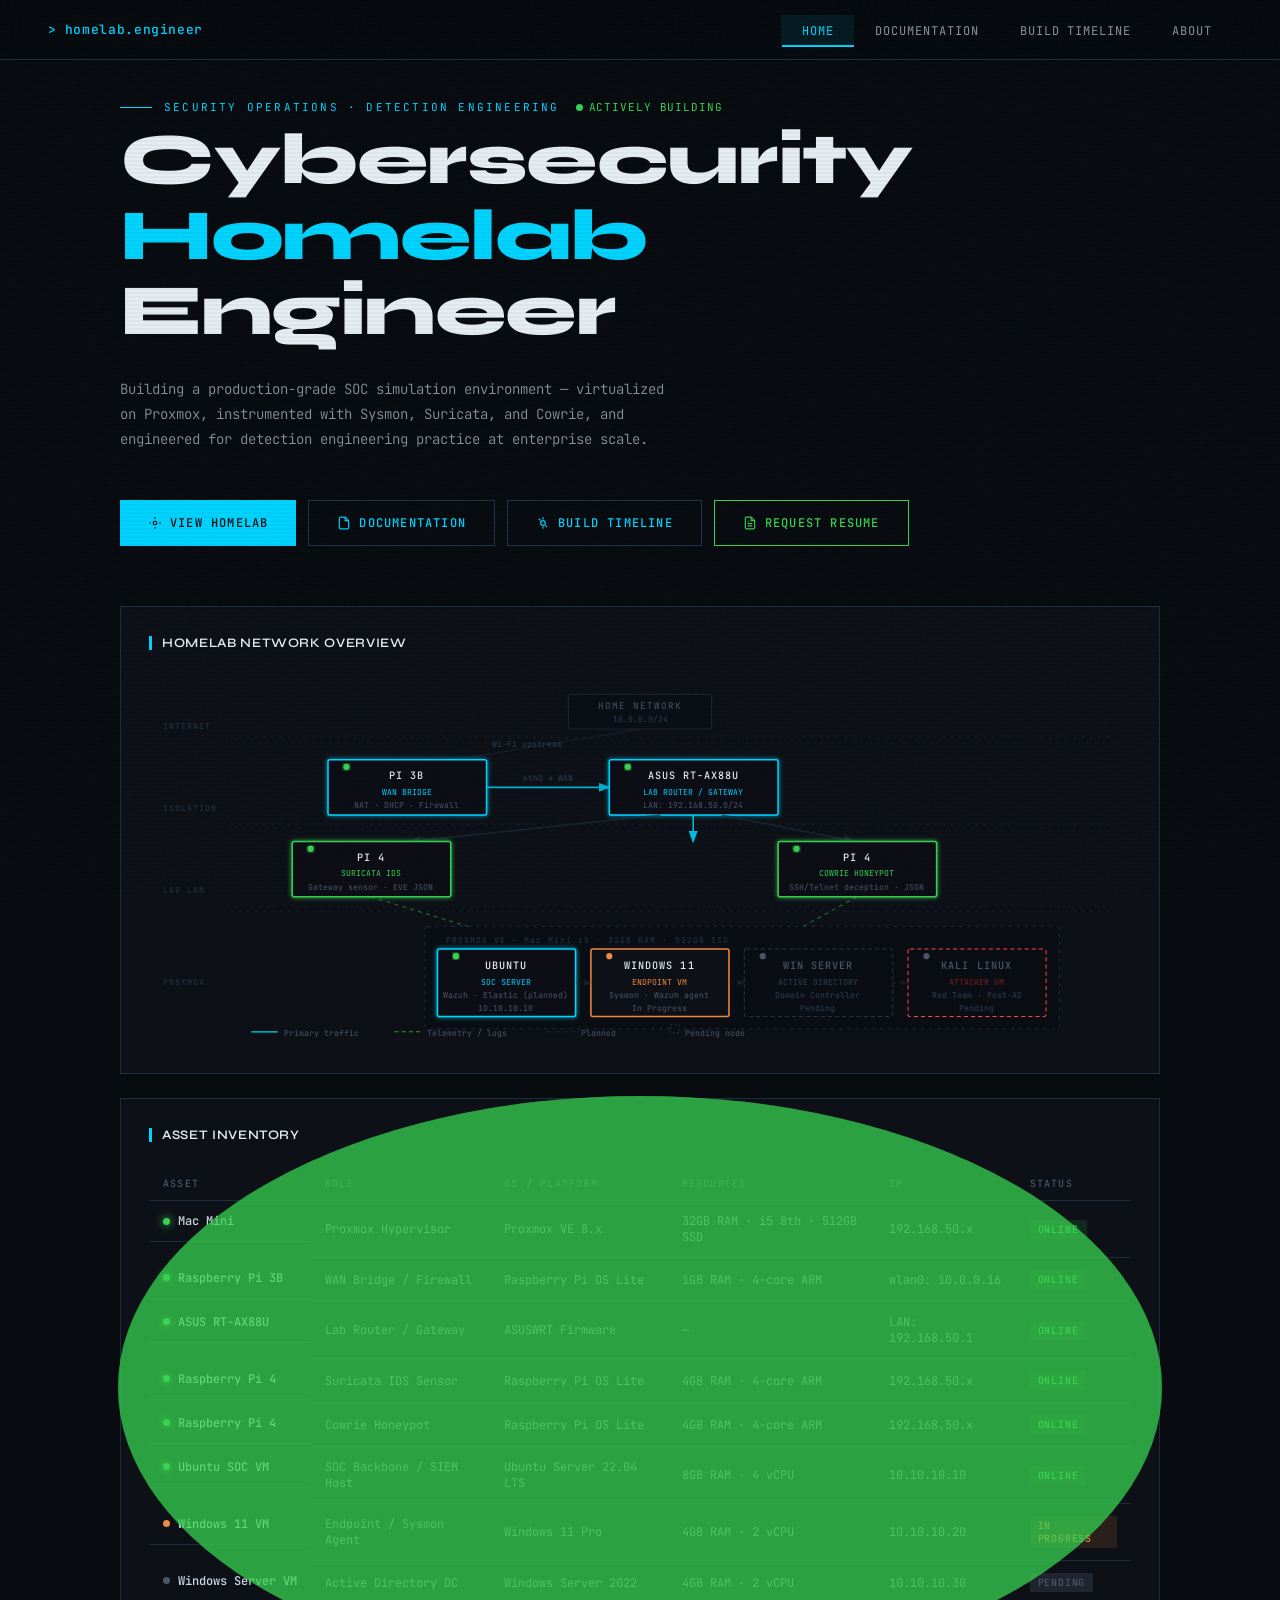
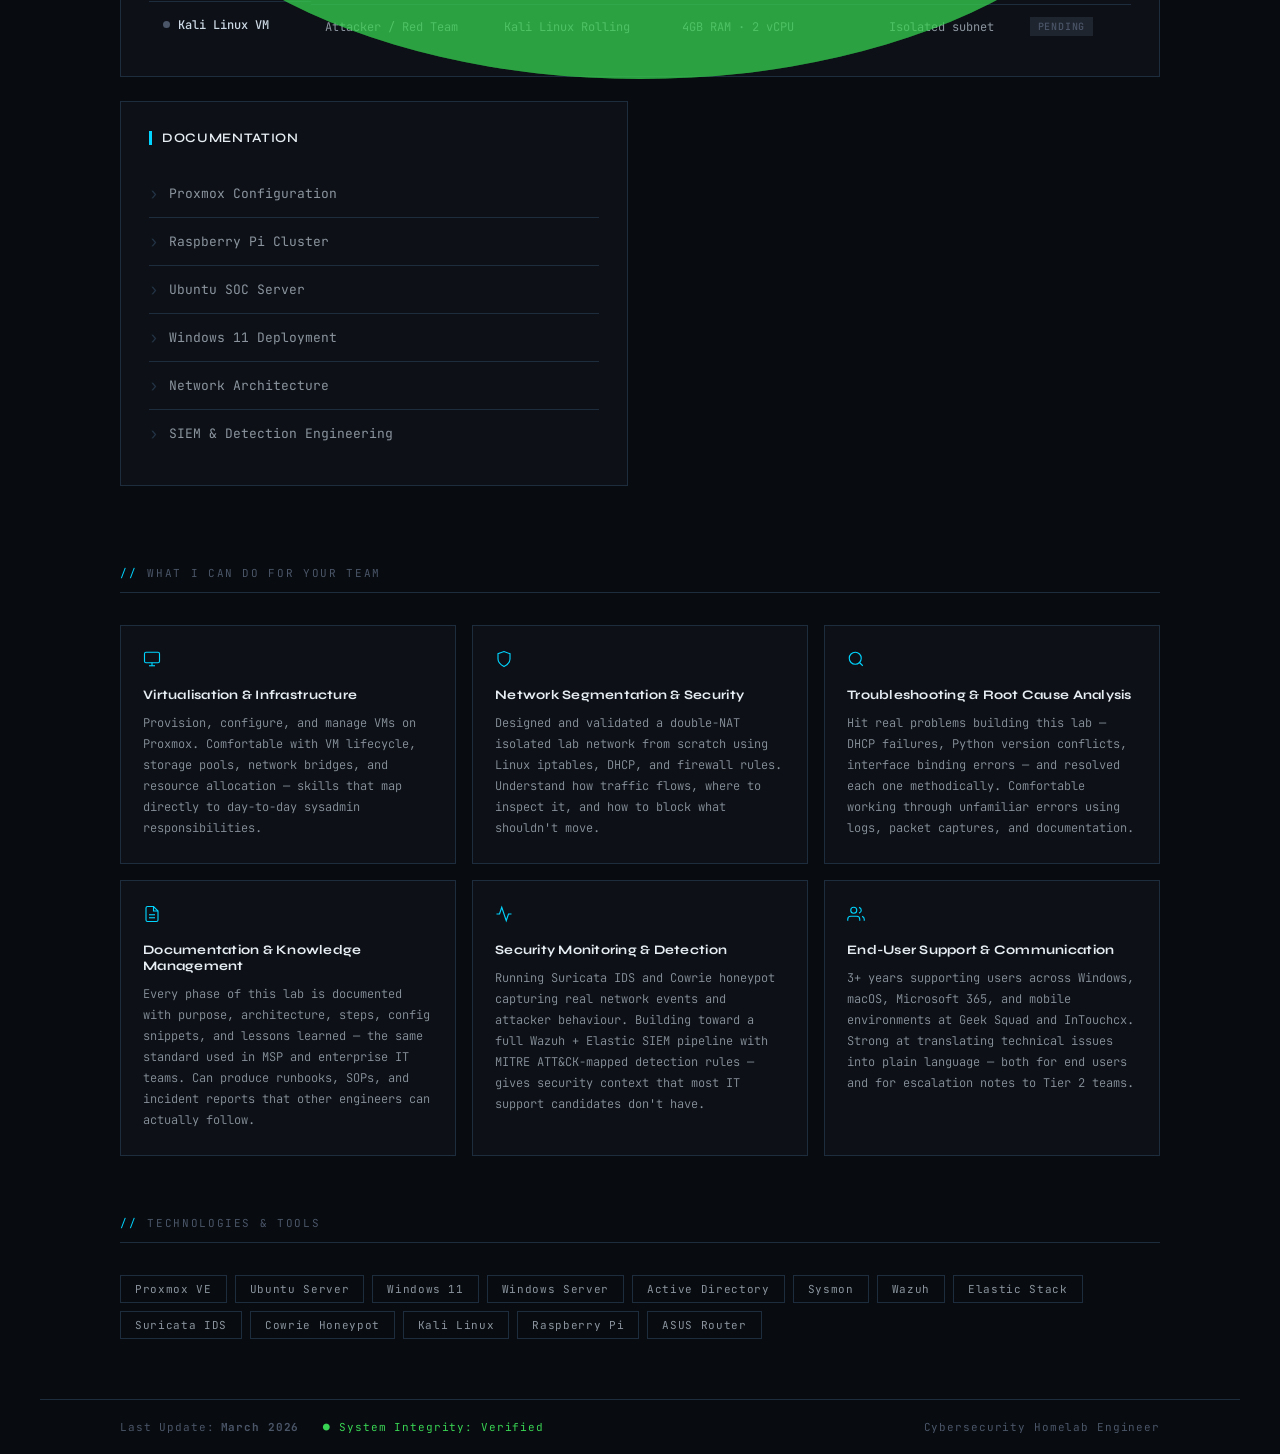
==== commit 7d686b59: "added content Executive summary, asset management table and troubleshoot logs" ====
--- a/index.html
+++ b/index.html
@@ -40,13 +40,17 @@
         <svg width="14" height="14" viewBox="0 0 24 24" fill="none" stroke="currentColor" stroke-width="2"><circle cx="12" cy="12" r="3"/><path d="M2 12h3M19 12h3M12 2v3M12 19v3"/></svg>
         View Homelab
       </a>
-      <a href="#" class="btn btn-outline">
+      <a href="documentation.html" class="btn btn-outline">
         <svg width="14" height="14" viewBox="0 0 24 24" fill="none" stroke="currentColor" stroke-width="2"><path d="M14 2H6a2 2 0 0 0-2 2v16a2 2 0 0 0 2 2h12a2 2 0 0 0 2-2V8z"/><polyline points="14 2 14 8 20 8"/></svg>
         Documentation
       </a>
-      <a href="#" class="btn btn-outline">
+      <a href="timeline.html" class="btn btn-outline">
         <svg width="14" height="14" viewBox="0 0 24 24" fill="none" stroke="currentColor" stroke-width="2"><line x1="12" y1="2" x2="12" y2="6"/><line x1="12" y1="18" x2="12" y2="22"/><circle cx="12" cy="12" r="4"/><line x1="4.93" y1="4.93" x2="7.76" y2="7.76"/><line x1="16.24" y1="16.24" x2="19.07" y2="19.07"/></svg>
         Build Timeline
+      </a>
+      <a href="mailto:ranaveer.singh.cyber@gmail.com?subject=Resume%20Request%20%E2%80%94%20Homelab%20Portfolio&body=Hi%20Ranaveer%2C%0A%0AI%20came%20across%20your%20homelab%20portfolio%20and%20would%20like%20to%20request%20a%20copy%20of%20your%20resume.%0A%0AName%3A%20%5BYour%20Name%5D%0ACompany%3A%20%5BYour%20Company%5D%0ARole%20of%20interest%3A%20%5BRole%5D%0A%0AThank%20you" class="btn btn-resume">
+        <svg width="14" height="14" viewBox="0 0 24 24" fill="none" stroke="currentColor" stroke-width="2"><path d="M14 2H6a2 2 0 0 0-2 2v16a2 2 0 0 0 2 2h12a2 2 0 0 0 2-2V8z"/><polyline points="14 2 14 8 20 8"/><line x1="16" y1="13" x2="8" y2="13"/><line x1="16" y1="17" x2="8" y2="17"/><polyline points="10 9 9 9 8 9"/></svg>
+        Request Resume
       </a>
     </div>
   </div>
@@ -205,56 +209,97 @@
       </div>
     </div>
 
-    <!-- SYSTEM STATUS -->
-    <div class="card">
-      <div class="card-title">System Status</div>
-      <ul class="status-list">
-        <li class="status-item">
-          <span class="dot dot-green"></span>
-          <span class="status-label">Proxmox Hypervisor</span>
-          <span class="status-val online">Online</span>
-        </li>
-        <li class="status-item">
-          <span class="dot dot-green"></span>
-          <span class="status-label">Pi 3B — WAN Bridge</span>
-          <span class="status-val online">Online</span>
-        </li>
-        <li class="status-item">
-          <span class="dot dot-green"></span>
-          <span class="status-label">Pi 4 — Suricata IDS</span>
-          <span class="status-val online">Online</span>
-        </li>
-        <li class="status-item">
-          <span class="dot dot-green"></span>
-          <span class="status-label">Pi 4 — Cowrie Honeypot</span>
-          <span class="status-val online">Online</span>
-        </li>
-        <li class="status-item">
-          <span class="dot dot-green"></span>
-          <span class="status-label">Ubuntu SOC Server VM</span>
-          <span class="status-val online">Online</span>
-        </li>
-        <li class="status-item">
-          <span class="dot dot-orange"></span>
-          <span class="status-label">Windows 11 VM</span>
-          <span class="status-val inprogress">In Progress</span>
-        </li>
-        <li class="status-item">
-          <span class="dot dot-gray"></span>
-          <span class="status-label">Win Server — Active Directory</span>
-          <span class="status-val planned">Pending</span>
-        </li>
-        <li class="status-item">
-          <span class="dot dot-gray"></span>
-          <span class="status-label">Kali Linux — Attacker VM</span>
-          <span class="status-val planned">Pending</span>
-        </li>
-        <li class="status-item">
-          <span class="dot dot-gray"></span>
-          <span class="status-label">SIEM Integration (Wazuh + Elastic)</span>
-          <span class="status-val planned">Planned</span>
-        </li>
-      </ul>
+    <!-- ASSET INVENTORY TABLE -->
+    <div class="card card-full">
+      <div class="card-title">Asset Inventory</div>
+      <div class="asset-table-wrap">
+        <table class="asset-table">
+          <thead>
+            <tr>
+              <th>Asset</th>
+              <th>Role</th>
+              <th>OS / Platform</th>
+              <th>Resources</th>
+              <th>IP</th>
+              <th>Status</th>
+            </tr>
+          </thead>
+          <tbody>
+            <tr>
+              <td class="asset-name"><span class="asset-dot dot-green"></span>Mac Mini</td>
+              <td>Proxmox Hypervisor</td>
+              <td>Proxmox VE 8.x</td>
+              <td>32GB RAM · i5 8th · 512GB SSD</td>
+              <td>192.168.50.x</td>
+              <td><span class="tag tag-green">Online</span></td>
+            </tr>
+            <tr>
+              <td class="asset-name"><span class="asset-dot dot-green"></span>Raspberry Pi 3B</td>
+              <td>WAN Bridge / Firewall</td>
+              <td>Raspberry Pi OS Lite</td>
+              <td>1GB RAM · 4-core ARM</td>
+              <td>wlan0: 10.0.0.16</td>
+              <td><span class="tag tag-green">Online</span></td>
+            </tr>
+            <tr>
+              <td class="asset-name"><span class="asset-dot dot-green"></span>ASUS RT-AX88U</td>
+              <td>Lab Router / Gateway</td>
+              <td>ASUSWRT Firmware</td>
+              <td>—</td>
+              <td>LAN: 192.168.50.1</td>
+              <td><span class="tag tag-green">Online</span></td>
+            </tr>
+            <tr>
+              <td class="asset-name"><span class="asset-dot dot-green"></span>Raspberry Pi 4</td>
+              <td>Suricata IDS Sensor</td>
+              <td>Raspberry Pi OS Lite</td>
+              <td>4GB RAM · 4-core ARM</td>
+              <td>192.168.50.x</td>
+              <td><span class="tag tag-green">Online</span></td>
+            </tr>
+            <tr>
+              <td class="asset-name"><span class="asset-dot dot-green"></span>Raspberry Pi 4</td>
+              <td>Cowrie Honeypot</td>
+              <td>Raspberry Pi OS Lite</td>
+              <td>4GB RAM · 4-core ARM</td>
+              <td>192.168.50.x</td>
+              <td><span class="tag tag-green">Online</span></td>
+            </tr>
+            <tr>
+              <td class="asset-name"><span class="asset-dot dot-green"></span>Ubuntu SOC VM</td>
+              <td>SOC Backbone / SIEM Host</td>
+              <td>Ubuntu Server 22.04 LTS</td>
+              <td>8GB RAM · 4 vCPU</td>
+              <td>10.10.10.10</td>
+              <td><span class="tag tag-green">Online</span></td>
+            </tr>
+            <tr>
+              <td class="asset-name"><span class="asset-dot dot-orange"></span>Windows 11 VM</td>
+              <td>Endpoint / Sysmon Agent</td>
+              <td>Windows 11 Pro</td>
+              <td>4GB RAM · 2 vCPU</td>
+              <td>10.10.10.20</td>
+              <td><span class="tag tag-orange">In Progress</span></td>
+            </tr>
+            <tr>
+              <td class="asset-name"><span class="asset-dot dot-gray"></span>Windows Server VM</td>
+              <td>Active Directory DC</td>
+              <td>Windows Server 2022</td>
+              <td>4GB RAM · 2 vCPU</td>
+              <td>10.10.10.30</td>
+              <td><span class="tag tag-gray">Pending</span></td>
+            </tr>
+            <tr>
+              <td class="asset-name"><span class="asset-dot dot-gray"></span>Kali Linux VM</td>
+              <td>Attacker / Red Team</td>
+              <td>Kali Linux Rolling</td>
+              <td>4GB RAM · 2 vCPU</td>
+              <td>Isolated subnet</td>
+              <td><span class="tag tag-gray">Pending</span></td>
+            </tr>
+          </tbody>
+        </table>
+      </div>
     </div>
 
     <!-- DOCUMENTATION LINKS -->
@@ -268,6 +313,62 @@
         <li class="doc-link-item"><a href="documentation.html#network">Network Architecture</a></li>
         <li class="doc-link-item"><a href="documentation.html#siem">SIEM &amp; Detection Engineering</a></li>
       </ul>
+    </div>
+  </div>
+
+  <!-- WHAT I CAN DO -->
+  <div class="value-section">
+    <div class="section-label">What I Can Do For Your Team</div>
+    <div class="value-grid">
+
+      <div class="value-card">
+        <div class="value-icon">
+          <svg width="18" height="18" viewBox="0 0 24 24" fill="none" stroke="currentColor" stroke-width="1.5"><rect x="2" y="3" width="20" height="14" rx="2"/><line x1="8" y1="21" x2="16" y2="21"/><line x1="12" y1="17" x2="12" y2="21"/></svg>
+        </div>
+        <div class="value-title">Virtualisation & Infrastructure</div>
+        <div class="value-body">Provision, configure, and manage VMs on Proxmox. Comfortable with VM lifecycle, storage pools, network bridges, and resource allocation — skills that map directly to day-to-day sysadmin responsibilities.</div>
+      </div>
+
+      <div class="value-card">
+        <div class="value-icon">
+          <svg width="18" height="18" viewBox="0 0 24 24" fill="none" stroke="currentColor" stroke-width="1.5"><path d="M12 22s8-4 8-10V5l-8-3-8 3v7c0 6 8 10 8 10z"/></svg>
+        </div>
+        <div class="value-title">Network Segmentation & Security</div>
+        <div class="value-body">Designed and validated a double-NAT isolated lab network from scratch using Linux iptables, DHCP, and firewall rules. Understand how traffic flows, where to inspect it, and how to block what shouldn't move.</div>
+      </div>
+
+      <div class="value-card">
+        <div class="value-icon">
+          <svg width="18" height="18" viewBox="0 0 24 24" fill="none" stroke="currentColor" stroke-width="1.5"><circle cx="11" cy="11" r="8"/><line x1="21" y1="21" x2="16.65" y2="16.65"/></svg>
+        </div>
+        <div class="value-title">Troubleshooting & Root Cause Analysis</div>
+        <div class="value-body">Hit real problems building this lab — DHCP failures, Python version conflicts, interface binding errors — and resolved each one methodically. Comfortable working through unfamiliar errors using logs, packet captures, and documentation.</div>
+      </div>
+
+      <div class="value-card">
+        <div class="value-icon">
+          <svg width="18" height="18" viewBox="0 0 24 24" fill="none" stroke="currentColor" stroke-width="1.5"><path d="M14 2H6a2 2 0 0 0-2 2v16a2 2 0 0 0 2 2h12a2 2 0 0 0 2-2V8z"/><polyline points="14 2 14 8 20 8"/><line x1="16" y1="13" x2="8" y2="13"/><line x1="16" y1="17" x2="8" y2="17"/></svg>
+        </div>
+        <div class="value-title">Documentation & Knowledge Management</div>
+        <div class="value-body">Every phase of this lab is documented with purpose, architecture, steps, config snippets, and lessons learned — the same standard used in MSP and enterprise IT teams. Can produce runbooks, SOPs, and incident reports that other engineers can actually follow.</div>
+      </div>
+
+      <div class="value-card">
+        <div class="value-icon">
+          <svg width="18" height="18" viewBox="0 0 24 24" fill="none" stroke="currentColor" stroke-width="1.5"><polyline points="22 12 18 12 15 21 9 3 6 12 2 12"/></svg>
+        </div>
+        <div class="value-title">Security Monitoring & Detection</div>
+        <div class="value-body">Running Suricata IDS and Cowrie honeypot capturing real network events and attacker behaviour. Building toward a full Wazuh + Elastic SIEM pipeline with MITRE ATT&CK-mapped detection rules — gives security context that most IT support candidates don't have.</div>
+      </div>
+
+      <div class="value-card">
+        <div class="value-icon">
+          <svg width="18" height="18" viewBox="0 0 24 24" fill="none" stroke="currentColor" stroke-width="1.5"><path d="M17 21v-2a4 4 0 0 0-4-4H5a4 4 0 0 0-4 4v2"/><circle cx="9" cy="7" r="4"/><path d="M23 21v-2a4 4 0 0 0-3-3.87"/><path d="M16 3.13a4 4 0 0 1 0 7.75"/></svg>
+        </div>
+        <div class="value-title">End-User Support & Communication</div>
+        <div class="value-body">3+ years supporting users across Windows, macOS, Microsoft 365, and mobile environments at Geek Squad and InTouchcx. Strong at translating technical issues into plain language — both for end users and for escalation notes to Tier 2 teams.</div>
+      </div>
+
     </div>
   </div>
 
--- a/style.css
+++ b/style.css
@@ -825,16 +825,443 @@
   }
 
   /* ─── RESPONSIVE ─── */
+  /* ─── TABLET (max 900px) ─── */
   @media (max-width: 900px) {
+    /* Nav */
     nav { padding: 0 24px; }
-    .hero { padding: 60px 24px 40px; }
+
+    /* Hero */
+    .hero { padding: 72px 24px 40px; }
+    .hero h1 { font-size: clamp(36px, 8vw, 56px); }
+    .hero-sub { font-size: 13px; max-width: 100%; }
+    .hero-btns { flex-direction: column; align-items: flex-start; gap: 10px; }
+    .btn { width: 100%; justify-content: center; }
+
+    /* Home grid */
     .home-grid { padding: 0 24px 60px; grid-template-columns: 1fr; }
     .card-full { grid-column: 1; }
+
+    /* Network diagram — allow horizontal scroll on small screens */
+    .network-diagram { height: 320px; overflow-x: auto; }
+    .net-svg { min-width: 700px; }
+
+    /* Tools strip */
+    .tools-strip { padding: 0 24px 40px; }
+
+    /* Footer */
+    .footer-bar { padding: 20px 24px; flex-wrap: wrap; gap: 12px; }
+
+    /* Docs layout — hide sidebar, go single column */
     .docs-layout { padding: 40px 24px; grid-template-columns: 1fr; }
     .docs-sidebar { display: none; }
+
+    /* Doc content */
+    .doc-title { font-size: 24px; }
+    .code-block { font-size: 11px; padding: 16px; overflow-x: auto; }
+
+    /* Timeline */
     .timeline-wrap { padding: 40px 24px; }
+    .timeline-header h2 { font-size: 28px; }
+    .tl-title { font-size: 16px; }
+    .tl-why { max-width: 100%; }
+
+    /* About/Contact */
     .contact-wrap { padding: 60px 24px; }
-    .tools-strip { padding: 0 24px 40px; }
-    .footer-bar { padding: 20px 24px; flex-wrap: wrap; gap: 12px; }
-  }
+  }
+
+  /* ─── MOBILE (max 600px) ─── */
+  @media (max-width: 600px) {
+    /* Nav — shrink logo + links */
+    nav { padding: 0 16px; height: 56px; }
+    .nav-logo { font-size: 11px; }
+    .nav-links a {
+      font-size: 10px;
+      padding: 6px 10px;
+      letter-spacing: 0.04em;
+    }
+
+    /* Hero */
+    .hero { padding: 68px 16px 32px; }
+    .hero h1 { font-size: clamp(30px, 9vw, 44px); line-height: 1.08; }
+    .hero-sub { font-size: 12px; line-height: 1.7; }
+    .hero-tag { font-size: 10px; letter-spacing: 0.12em; }
+
+    /* Buttons */
+    .btn { font-size: 11px; padding: 12px 20px; }
+
+    /* Home grid */
+    .home-grid { padding: 0 16px 48px; gap: 16px; }
+    .card { padding: 20px 16px; }
+    .card-title { font-size: 11px; }
+
+    /* Network diagram — scrollable */
+    .network-diagram { height: 280px; overflow-x: auto; -webkit-overflow-scrolling: touch; }
+    .net-svg { min-width: 680px; height: 360px; }
+
+    /* Status list */
+    .status-item { font-size: 12px; padding: 11px 0; }
+    .status-val { font-size: 10px; }
+
+    /* Doc links */
+    .doc-link-item a { font-size: 12px; }
+
+    /* Tools strip */
+    .tools-strip { padding: 0 16px 32px; }
+    .section-label { font-size: 10px; }
+    .tool-chip { font-size: 10px; padding: 5px 10px; }
+
+    /* Footer bar */
+    .footer-bar { padding: 16px; font-size: 10px; flex-direction: column; gap: 6px; }
+
+    /* Docs */
+    .docs-layout { padding: 24px 16px; }
+    .doc-title { font-size: 20px; }
+    .doc-breadcrumb { font-size: 10px; }
+    .doc-meta { font-size: 10px; gap: 12px; flex-wrap: wrap; }
+    .doc-section h3 { font-size: 14px; }
+    .doc-section p { font-size: 12px; }
+    .code-block { font-size: 10px; padding: 14px 12px; }
+    .spec-table th { font-size: 9px; padding: 8px 10px; }
+    .spec-table td { font-size: 11px; padding: 9px 10px; }
+    .info-box { font-size: 11px; padding: 12px 14px; }
+
+    /* Timeline */
+    .timeline-wrap { padding: 32px 16px; }
+    .timeline { padding-left: 28px; }
+    .timeline-header h2 { font-size: 24px; }
+    .timeline-header p { font-size: 12px; }
+    .tl-dot { left: -34px; width: 10px; height: 10px; }
+    .tl-date { font-size: 10px; }
+    .tl-title { font-size: 15px; }
+    .tl-why { font-size: 12px; }
+    .tl-item { padding-bottom: 36px; }
+
+    /* About page */
+    .contact-wrap { padding: 40px 16px; }
+  }
+
+  /* ─── SMALL PHONES (max 400px) ─── */
+  @media (max-width: 400px) {
+    .nav-links a { font-size: 9px; padding: 6px 7px; }
+    .hero h1 { font-size: 28px; }
+    .nav-logo { font-size: 10px; }
+  }
+
+
+/* ─── REQUEST RESUME BUTTON ─── */
+.btn-resume {
+  background: transparent;
+  color: var(--green);
+  border: 1px solid var(--green);
+  font-family: var(--font-mono);
+  font-size: 12px;
+  font-weight: 500;
+  letter-spacing: 0.1em;
+  text-transform: uppercase;
+  padding: 14px 28px;
+  cursor: pointer;
+  text-decoration: none;
+  transition: all 0.2s;
+  display: inline-flex;
+  align-items: center;
+  gap: 8px;
+}
+.btn-resume:hover {
+  background: rgba(57,211,83,0.1);
+  box-shadow: 0 0 20px rgba(57,211,83,0.25);
+  transform: translateY(-1px);
+}
+
+/* ─── ASSET INVENTORY TABLE ─── */
+.asset-table-wrap {
+  overflow-x: auto;
+  -webkit-overflow-scrolling: touch;
+}
+.asset-table {
+  width: 100%;
+  border-collapse: collapse;
+  font-size: 12px;
+  min-width: 640px;
+}
+.asset-table thead tr {
+  border-bottom: 1px solid var(--border);
+}
+.asset-table th {
+  text-align: left;
+  padding: 10px 14px;
+  font-size: 10px;
+  letter-spacing: 0.12em;
+  text-transform: uppercase;
+  color: var(--text3);
+  font-weight: 500;
+  white-space: nowrap;
+}
+.asset-table td {
+  padding: 12px 14px;
+  color: var(--text2);
+  border-bottom: 1px solid var(--border);
+  font-size: 12px;
+}
+.asset-table tbody tr:last-child td { border-bottom: none; }
+.asset-table tbody tr:hover { background: rgba(0,212,255,0.03); }
+.asset-name {
+  color: var(--text) !important;
+  font-weight: 500;
+  display: flex;
+  align-items: center;
+  gap: 8px;
+  white-space: nowrap;
+}
+.asset-dot {
+  width: 7px;
+  height: 7px;
+  border-radius: 50%;
+  flex-shrink: 0;
+  display: inline-block;
+}
+
+/* ─── WHAT I CAN DO SECTION ─── */
+.value-section {
+  max-width: 1200px;
+  margin: 0 auto;
+  padding: 0 80px 60px;
+}
+.value-grid {
+  display: grid;
+  grid-template-columns: repeat(3, 1fr);
+  gap: 16px;
+  margin-top: 20px;
+}
+.value-card {
+  background: var(--bg2);
+  border: 1px solid var(--border);
+  padding: 24px 22px;
+  transition: border-color 0.2s, transform 0.2s;
+}
+.value-card:hover {
+  border-color: var(--accent);
+  transform: translateY(-2px);
+}
+.value-icon {
+  color: var(--accent);
+  margin-bottom: 14px;
+}
+.value-title {
+  font-family: var(--font-display);
+  font-size: 13px;
+  font-weight: 700;
+  color: var(--white);
+  margin-bottom: 10px;
+  letter-spacing: 0.02em;
+}
+.value-body {
+  font-size: 12px;
+  color: var(--text2);
+  line-height: 1.75;
+  font-weight: 300;
+}
+
+/* ─── INCIDENT REPORTS ─── */
+.incident-card {
+  border: 1px solid var(--border);
+  margin-bottom: 28px;
+  background: var(--bg2);
+}
+.incident-header {
+  display: flex;
+  align-items: center;
+  gap: 14px;
+  padding: 16px 20px;
+  border-bottom: 1px solid var(--border);
+  flex-wrap: wrap;
+}
+.incident-id {
+  font-family: var(--font-mono);
+  font-size: 11px;
+  font-weight: 700;
+  color: var(--accent);
+  letter-spacing: 0.1em;
+  background: var(--accent-dim);
+  padding: 3px 10px;
+  flex-shrink: 0;
+}
+.incident-title {
+  font-family: var(--font-display);
+  font-size: 15px;
+  font-weight: 600;
+  color: var(--white);
+  flex: 1;
+}
+.incident-body {
+  padding: 0;
+}
+.ir-row {
+  display: grid;
+  grid-template-columns: 110px 1fr;
+  border-bottom: 1px solid var(--border);
+}
+.ir-row:last-child { border-bottom: none; }
+.ir-label {
+  font-size: 10px;
+  font-weight: 600;
+  letter-spacing: 0.12em;
+  text-transform: uppercase;
+  color: var(--text3);
+  padding: 14px 20px;
+  border-right: 1px solid var(--border);
+  display: flex;
+  align-items: flex-start;
+  padding-top: 16px;
+}
+.ir-content {
+  font-size: 12px;
+  color: var(--text2);
+  padding: 14px 20px;
+  line-height: 1.75;
+  font-weight: 300;
+}
+
+/* ─── SOPs ─── */
+.sop-card {
+  border: 1px solid var(--border);
+  margin-bottom: 24px;
+  background: var(--bg2);
+}
+.sop-header {
+  display: flex;
+  align-items: center;
+  gap: 14px;
+  padding: 16px 20px;
+  border-bottom: 1px solid var(--border);
+}
+.sop-id {
+  font-family: var(--font-mono);
+  font-size: 11px;
+  font-weight: 700;
+  color: var(--orange);
+  letter-spacing: 0.1em;
+  background: rgba(240,136,62,0.1);
+  padding: 3px 10px;
+  flex-shrink: 0;
+}
+.sop-title {
+  font-family: var(--font-display);
+  font-size: 15px;
+  font-weight: 600;
+  color: var(--white);
+}
+.sop-body {
+  padding: 18px 20px;
+}
+.sop-meta {
+  font-size: 11px;
+  color: var(--text3);
+  letter-spacing: 0.06em;
+  margin-bottom: 14px;
+  padding-bottom: 12px;
+  border-bottom: 1px solid var(--border);
+}
+.sop-steps {
+  padding-left: 20px;
+  display: flex;
+  flex-direction: column;
+  gap: 10px;
+}
+.sop-steps li {
+  font-size: 12px;
+  color: var(--text2);
+  line-height: 1.7;
+  font-weight: 300;
+}
+.sop-steps li::marker { color: var(--accent); font-weight: 700; }
+.sop-steps code {
+  font-family: var(--font-mono);
+  font-size: 11px;
+  background: var(--bg);
+  color: var(--accent);
+  padding: 1px 6px;
+  border: 1px solid var(--border);
+}
+
+/* ─── TIMELINE VIEW TOGGLE ─── */
+.tl-view-toggle {
+  display: flex;
+  gap: 8px;
+  margin-top: 20px;
+}
+.tl-toggle-btn {
+  font-family: var(--font-mono);
+  font-size: 11px;
+  font-weight: 500;
+  letter-spacing: 0.08em;
+  text-transform: uppercase;
+  padding: 8px 16px;
+  background: transparent;
+  border: 1px solid var(--border);
+  color: var(--text2);
+  cursor: pointer;
+  transition: all 0.15s;
+  display: flex;
+  align-items: center;
+  gap: 7px;
+}
+.tl-toggle-btn:hover { border-color: var(--accent); color: var(--accent); }
+.tl-toggle-btn.active {
+  background: var(--accent-dim);
+  border-color: var(--accent);
+  color: var(--accent);
+}
+
+/* ─── ROADMAP TABLE ─── */
+.roadmap-table-wrap {
+  overflow-x: auto;
+  -webkit-overflow-scrolling: touch;
+  margin-top: 32px;
+}
+.roadmap-table {
+  width: 100%;
+  border-collapse: collapse;
+  font-size: 12px;
+  min-width: 580px;
+}
+.roadmap-table th {
+  text-align: left;
+  padding: 10px 16px;
+  font-size: 10px;
+  letter-spacing: 0.12em;
+  text-transform: uppercase;
+  color: var(--text3);
+  border-bottom: 1px solid var(--border);
+  font-weight: 500;
+}
+.roadmap-table td {
+  padding: 11px 16px;
+  color: var(--text2);
+  border-bottom: 1px solid var(--border);
+}
+.roadmap-table td:first-child {
+  color: var(--text3);
+  font-family: var(--font-mono);
+  font-size: 11px;
+}
+.roadmap-table td:nth-child(2) { color: var(--text); font-weight: 500; }
+.roadmap-table tbody tr:hover { background: rgba(0,212,255,0.03); }
+.roadmap-table tbody tr:last-child td { border-bottom: none; }
+
+/* ─── RESPONSIVE — NEW SECTIONS ─── */
+@media (max-width: 900px) {
+  .value-grid { grid-template-columns: 1fr 1fr; }
+  .value-section { padding: 0 24px 48px; }
+}
+@media (max-width: 600px) {
+  .value-grid { grid-template-columns: 1fr; }
+  .value-section { padding: 0 16px 40px; }
+  .ir-row { grid-template-columns: 1fr; }
+  .ir-label { border-right: none; border-bottom: 1px solid var(--border); padding: 10px 16px 6px; }
+  .ir-content { padding: 8px 16px 14px; }
+  .incident-header { gap: 10px; }
+  .sop-header { flex-wrap: wrap; }
+  .tl-view-toggle { flex-wrap: wrap; }
+}
+
 </style>
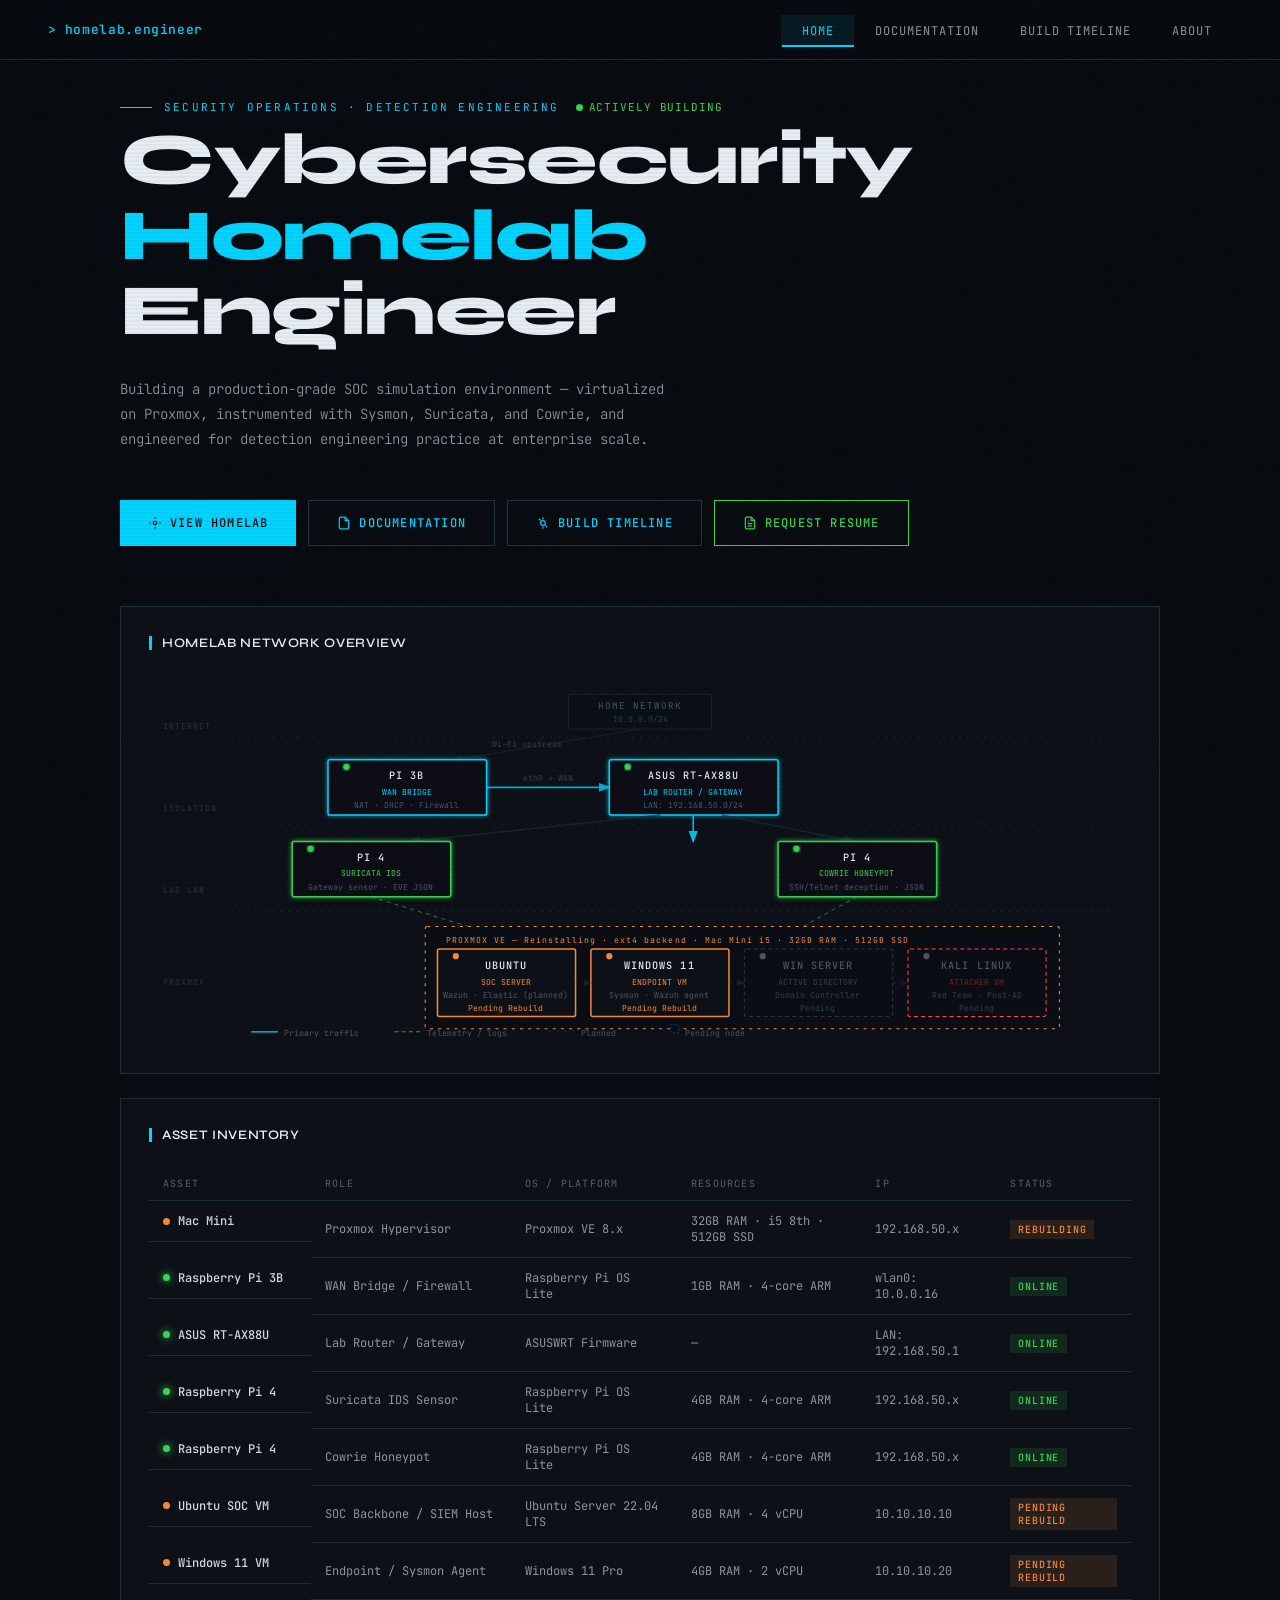
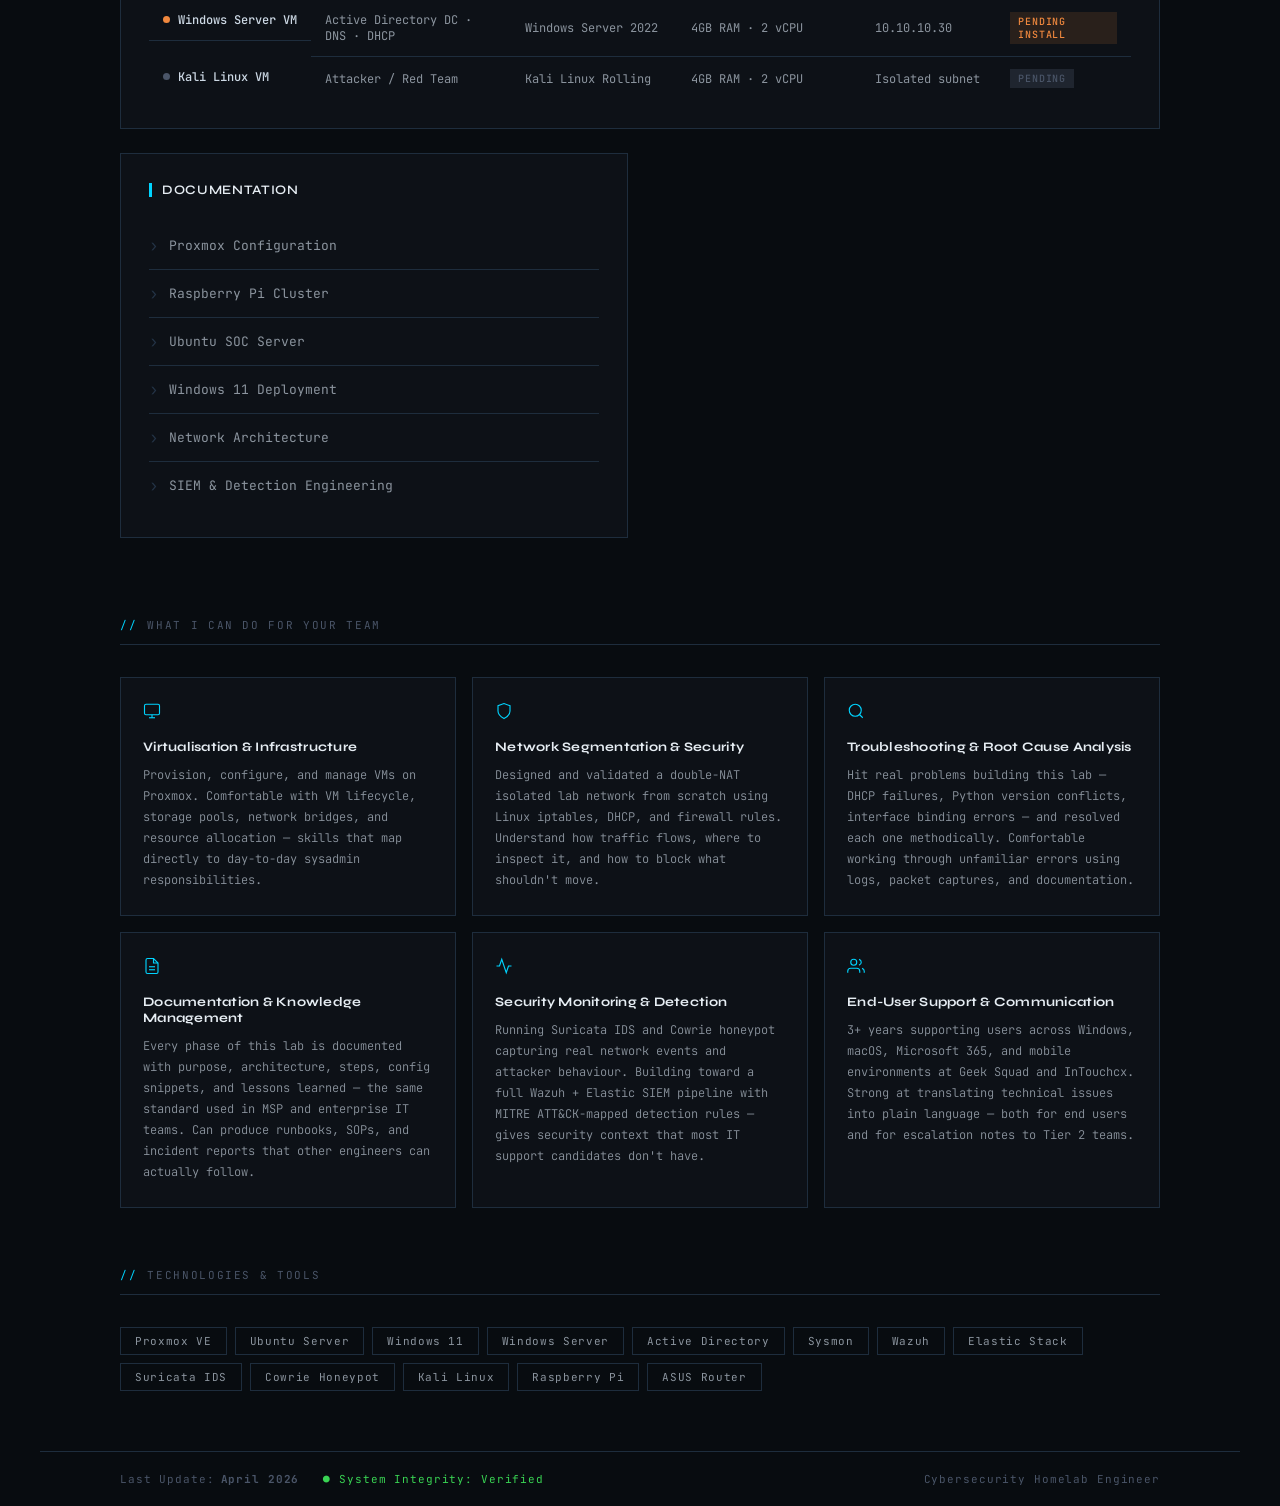
==== commit b42990bd: "Add files via upload" ====
--- a/index.html
+++ b/index.html
@@ -155,23 +155,23 @@
           <line x1="692" y1="216" x2="590" y2="272" stroke="#39d353" stroke-width="1" stroke-dasharray="4,4" opacity="0.5" marker-end="url(#arrow-dim)"/>
 
           <!-- Proxmox host box (background) — wider to fit Kali -->
-          <rect x="270" y="245" width="620" height="100" rx="2" fill="#0a0e14" stroke="#1e2d3d" stroke-width="1" stroke-dasharray="3,5"/>
-          <text x="290" y="261" font-family="JetBrains Mono,monospace" font-size="8" fill="#243447" letter-spacing="1">PROXMOX VE — Mac Mini i5 · 32GB RAM · 512GB SSD</text>
+          <rect x="270" y="245" width="620" height="100" rx="2" fill="#0a0e14" stroke="#f0883e" stroke-width="1" stroke-dasharray="3,5"/>
+          <text x="290" y="261" font-family="JetBrains Mono,monospace" font-size="8" fill="#f0883e" letter-spacing="1">PROXMOX VE — Reinstalling · ext4 backend · Mac Mini i5 · 32GB RAM · 512GB SSD</text>
 
           <!-- Ubuntu SOC VM -->
-          <rect x="282" y="267" width="135" height="66" rx="2" fill="#0d1117" stroke="#00d4ff" stroke-width="1.5" filter="url(#glow-sm)"/>
+          <rect x="282" y="267" width="135" height="66" rx="2" fill="#0d1117" stroke="#f0883e" stroke-width="1.5"/>
           <text x="349" y="287" font-family="JetBrains Mono,monospace" font-size="10" fill="#e6edf3" font-weight="500" text-anchor="middle" letter-spacing="1">UBUNTU</text>
-          <text x="349" y="302" font-family="JetBrains Mono,monospace" font-size="8" fill="#00d4ff" text-anchor="middle">SOC SERVER</text>
+          <text x="349" y="302" font-family="JetBrains Mono,monospace" font-size="8" fill="#f0883e" text-anchor="middle">SOC SERVER</text>
           <text x="349" y="315" font-family="JetBrains Mono,monospace" font-size="8" fill="#4a5568" text-anchor="middle">Wazuh · Elastic (planned)</text>
-          <text x="349" y="328" font-family="JetBrains Mono,monospace" font-size="8" fill="#4a5568" text-anchor="middle">10.10.10.10</text>
-          <circle cx="300" cy="274" r="3" fill="#39d353" filter="url(#glow-sm)"/>
+          <text x="349" y="328" font-family="JetBrains Mono,monospace" font-size="8" fill="#f0883e" text-anchor="middle">Pending Rebuild</text>
+          <circle cx="300" cy="274" r="3" fill="#f0883e"/>
 
           <!-- Windows 11 VM -->
           <rect x="432" y="267" width="135" height="66" rx="2" fill="#0d1117" stroke="#f0883e" stroke-width="1.5"/>
           <text x="499" y="287" font-family="JetBrains Mono,monospace" font-size="10" fill="#e6edf3" font-weight="500" text-anchor="middle" letter-spacing="1">WINDOWS 11</text>
           <text x="499" y="302" font-family="JetBrains Mono,monospace" font-size="8" fill="#f0883e" text-anchor="middle">ENDPOINT VM</text>
           <text x="499" y="315" font-family="JetBrains Mono,monospace" font-size="8" fill="#4a5568" text-anchor="middle">Sysmon · Wazuh agent</text>
-          <text x="499" y="328" font-family="JetBrains Mono,monospace" font-size="8" fill="#4a5568" text-anchor="middle">In Progress</text>
+          <text x="499" y="328" font-family="JetBrains Mono,monospace" font-size="8" fill="#f0883e" text-anchor="middle">Pending Rebuild</text>
           <circle cx="450" cy="274" r="3" fill="#f0883e"/>
 
           <!-- Win Server AD (pending) — inside Proxmox box -->
@@ -226,12 +226,12 @@
           </thead>
           <tbody>
             <tr>
-              <td class="asset-name"><span class="asset-dot dot-green"></span>Mac Mini</td>
+              <td class="asset-name"><span class="asset-dot dot-orange"></span>Mac Mini</td>
               <td>Proxmox Hypervisor</td>
               <td>Proxmox VE 8.x</td>
               <td>32GB RAM · i5 8th · 512GB SSD</td>
               <td>192.168.50.x</td>
-              <td><span class="tag tag-green">Online</span></td>
+              <td><span class="tag tag-orange">Rebuilding</span></td>
             </tr>
             <tr>
               <td class="asset-name"><span class="asset-dot dot-green"></span>Raspberry Pi 3B</td>
@@ -266,12 +266,12 @@
               <td><span class="tag tag-green">Online</span></td>
             </tr>
             <tr>
-              <td class="asset-name"><span class="asset-dot dot-green"></span>Ubuntu SOC VM</td>
+              <td class="asset-name"><span class="asset-dot dot-orange"></span>Ubuntu SOC VM</td>
               <td>SOC Backbone / SIEM Host</td>
               <td>Ubuntu Server 22.04 LTS</td>
               <td>8GB RAM · 4 vCPU</td>
               <td>10.10.10.10</td>
-              <td><span class="tag tag-green">Online</span></td>
+              <td><span class="tag tag-orange">Pending Rebuild</span></td>
             </tr>
             <tr>
               <td class="asset-name"><span class="asset-dot dot-orange"></span>Windows 11 VM</td>
@@ -279,15 +279,15 @@
               <td>Windows 11 Pro</td>
               <td>4GB RAM · 2 vCPU</td>
               <td>10.10.10.20</td>
-              <td><span class="tag tag-orange">In Progress</span></td>
-            </tr>
-            <tr>
-              <td class="asset-name"><span class="asset-dot dot-gray"></span>Windows Server VM</td>
-              <td>Active Directory DC</td>
+              <td><span class="tag tag-orange">Pending Rebuild</span></td>
+            </tr>
+            <tr>
+              <td class="asset-name"><span class="asset-dot dot-orange"></span>Windows Server VM</td>
+              <td>Active Directory DC · DNS · DHCP</td>
               <td>Windows Server 2022</td>
               <td>4GB RAM · 2 vCPU</td>
               <td>10.10.10.30</td>
-              <td><span class="tag tag-gray">Pending</span></td>
+              <td><span class="tag tag-orange">Pending Install</span></td>
             </tr>
             <tr>
               <td class="asset-name"><span class="asset-dot dot-gray"></span>Kali Linux VM</td>
@@ -393,7 +393,7 @@
   </div>
 
   <div class="footer-bar">
-    <span>Last Update: <strong>March 2026</strong></span>
+    <span>Last Update: <strong>April 2026</strong></span>
     <span class="verified">● System Integrity: Verified</span>
     <span style="margin-left:auto; color: var(--text3)">Cybersecurity Homelab Engineer</span>
   </div>
--- a/style.css
+++ b/style.css
@@ -362,7 +362,8 @@
   }
 
   .dot-green { background: var(--green); box-shadow: 0 0 8px var(--green); }
-  .dot-green::after {
+  /* Pulse animation scoped to status list only — not asset table dots */
+  .status-item .dot-green::after {
     content: '';
     position: absolute;
     inset: -3px;
@@ -1264,4 +1265,4 @@
   .tl-view-toggle { flex-wrap: wrap; }
 }
 
-</style>+</style>
